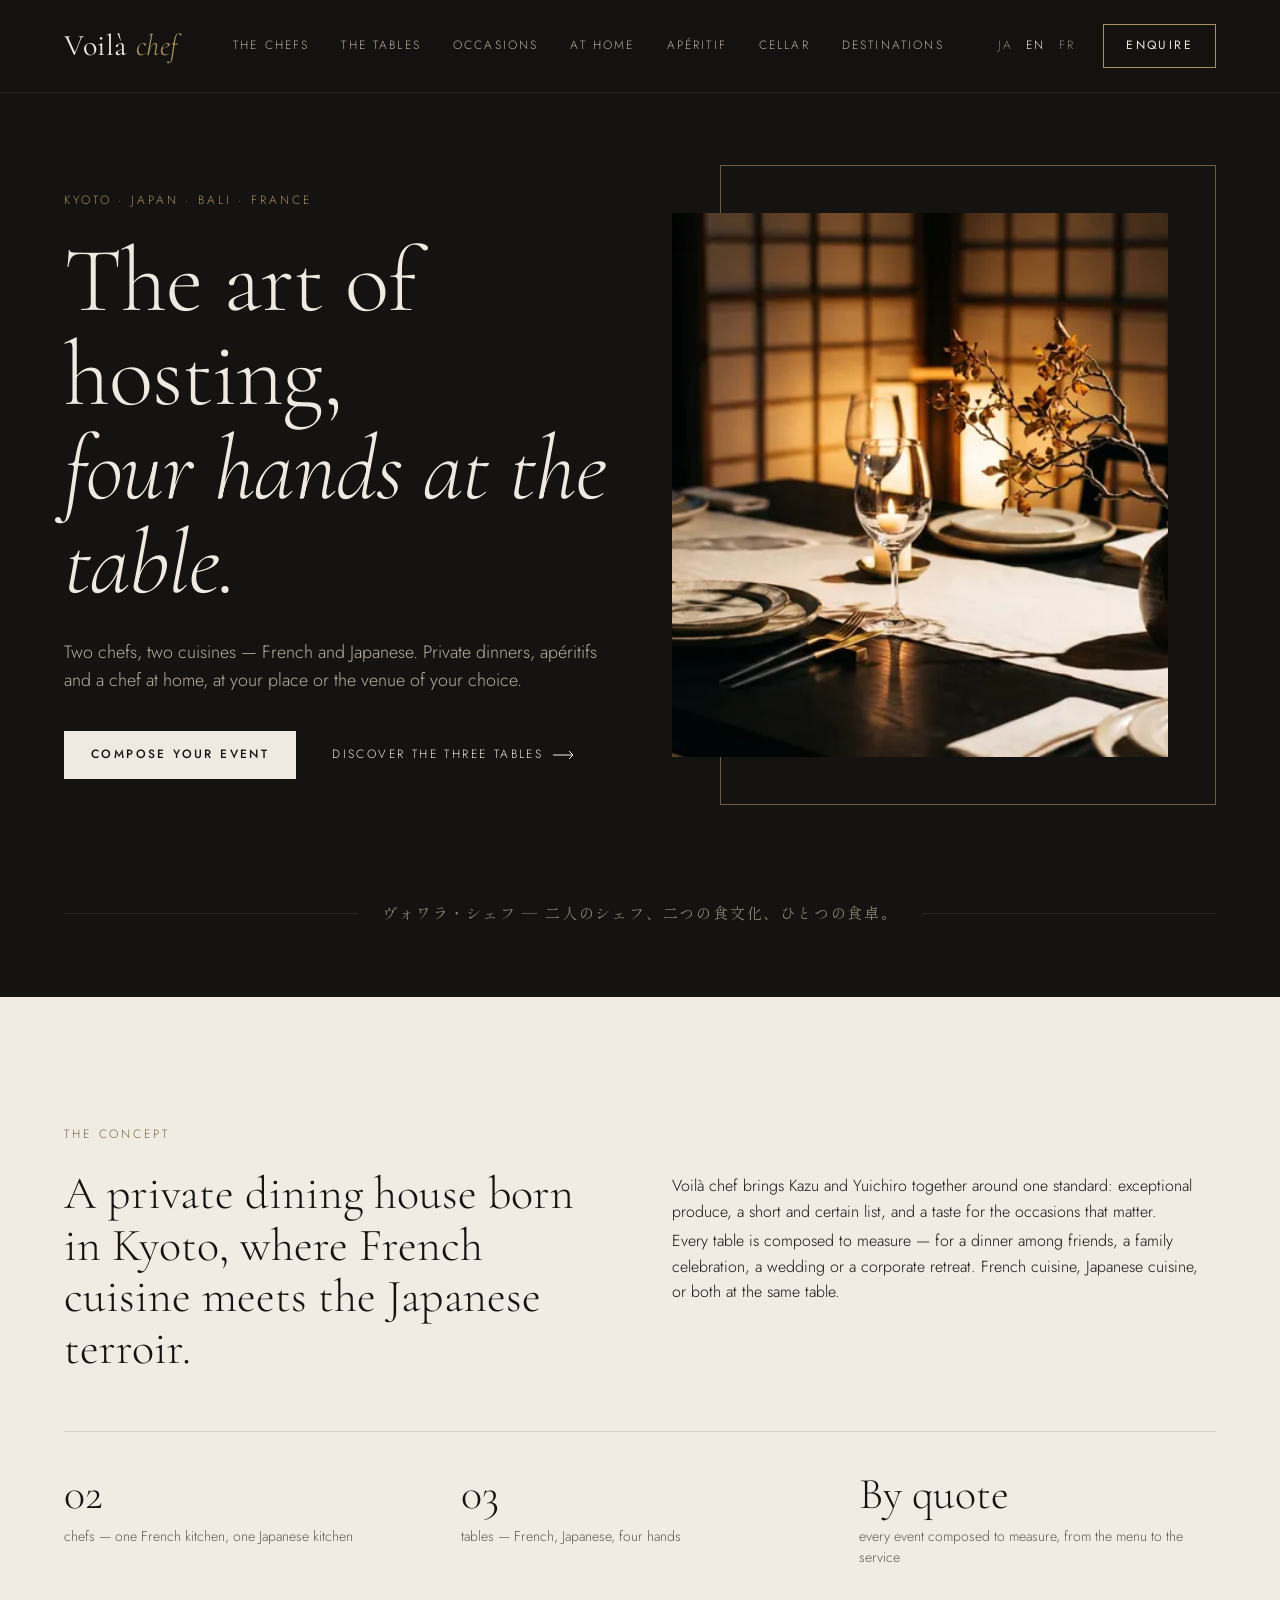
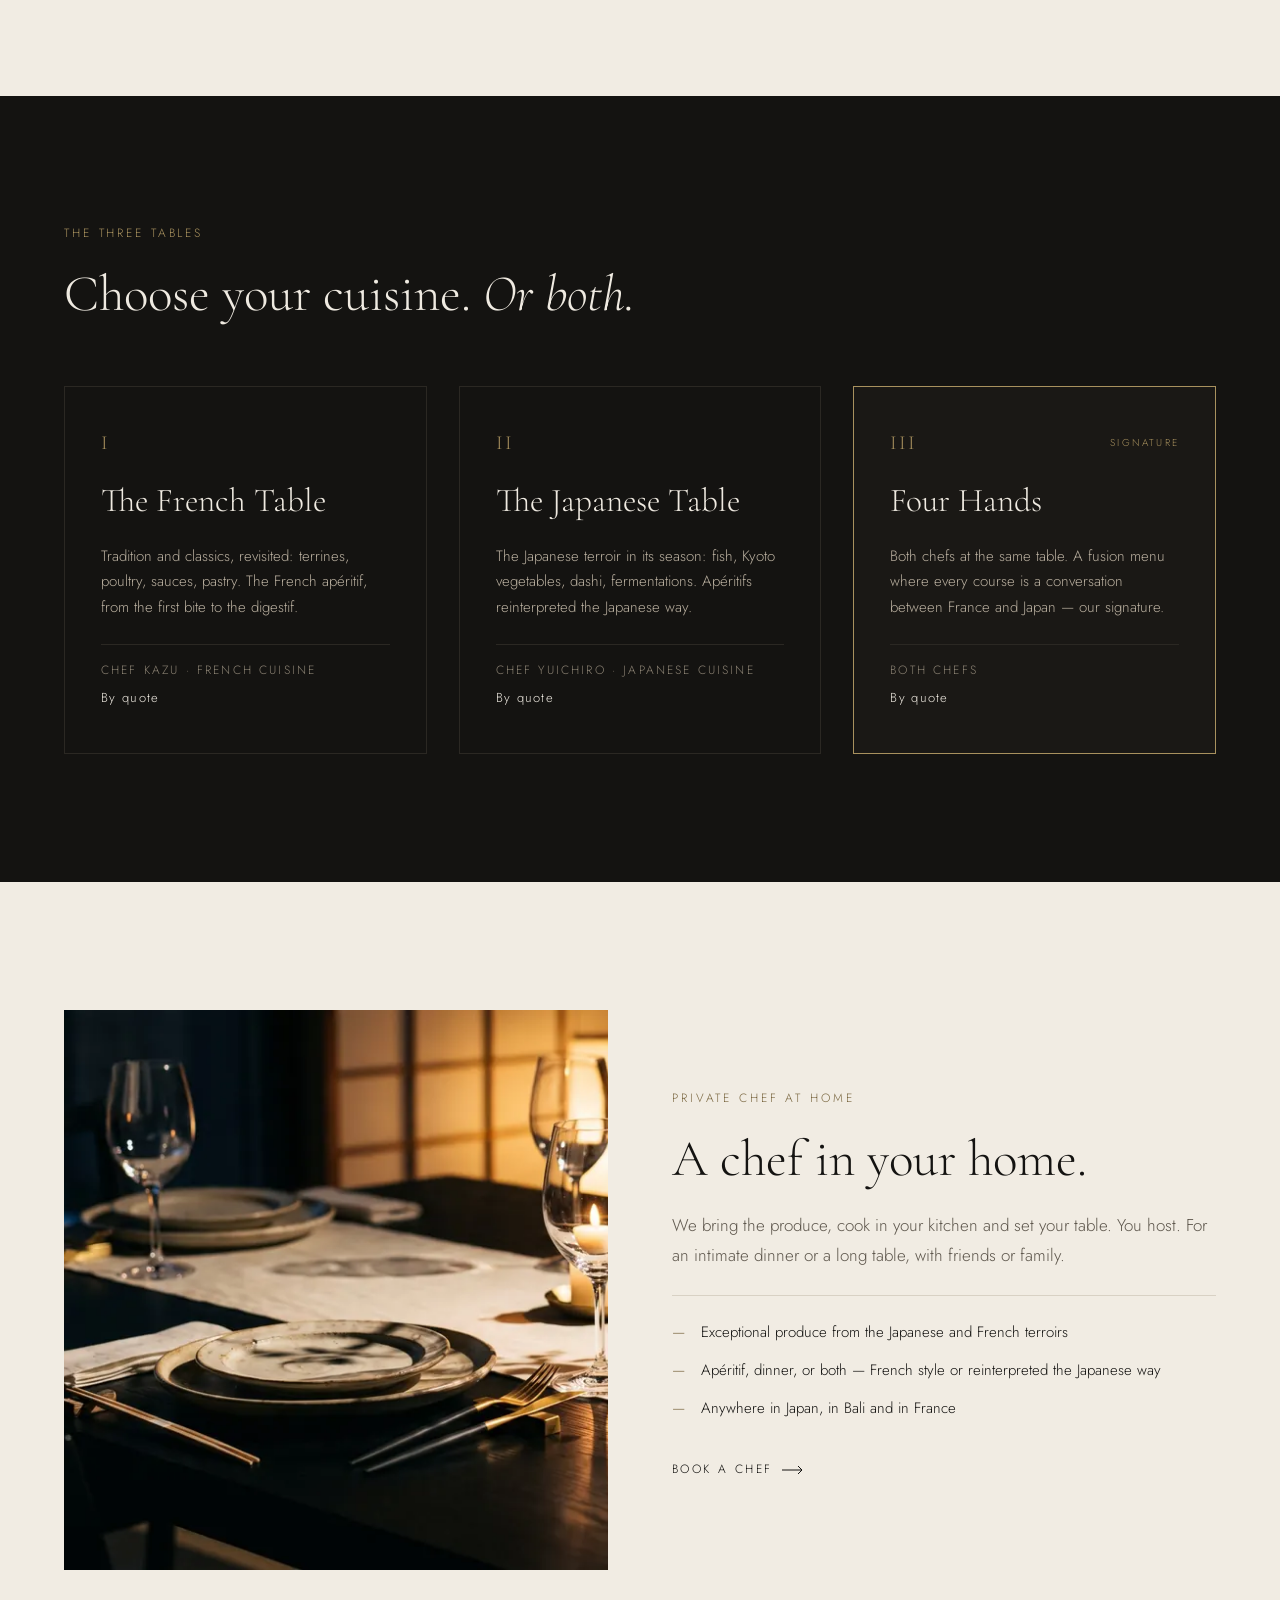
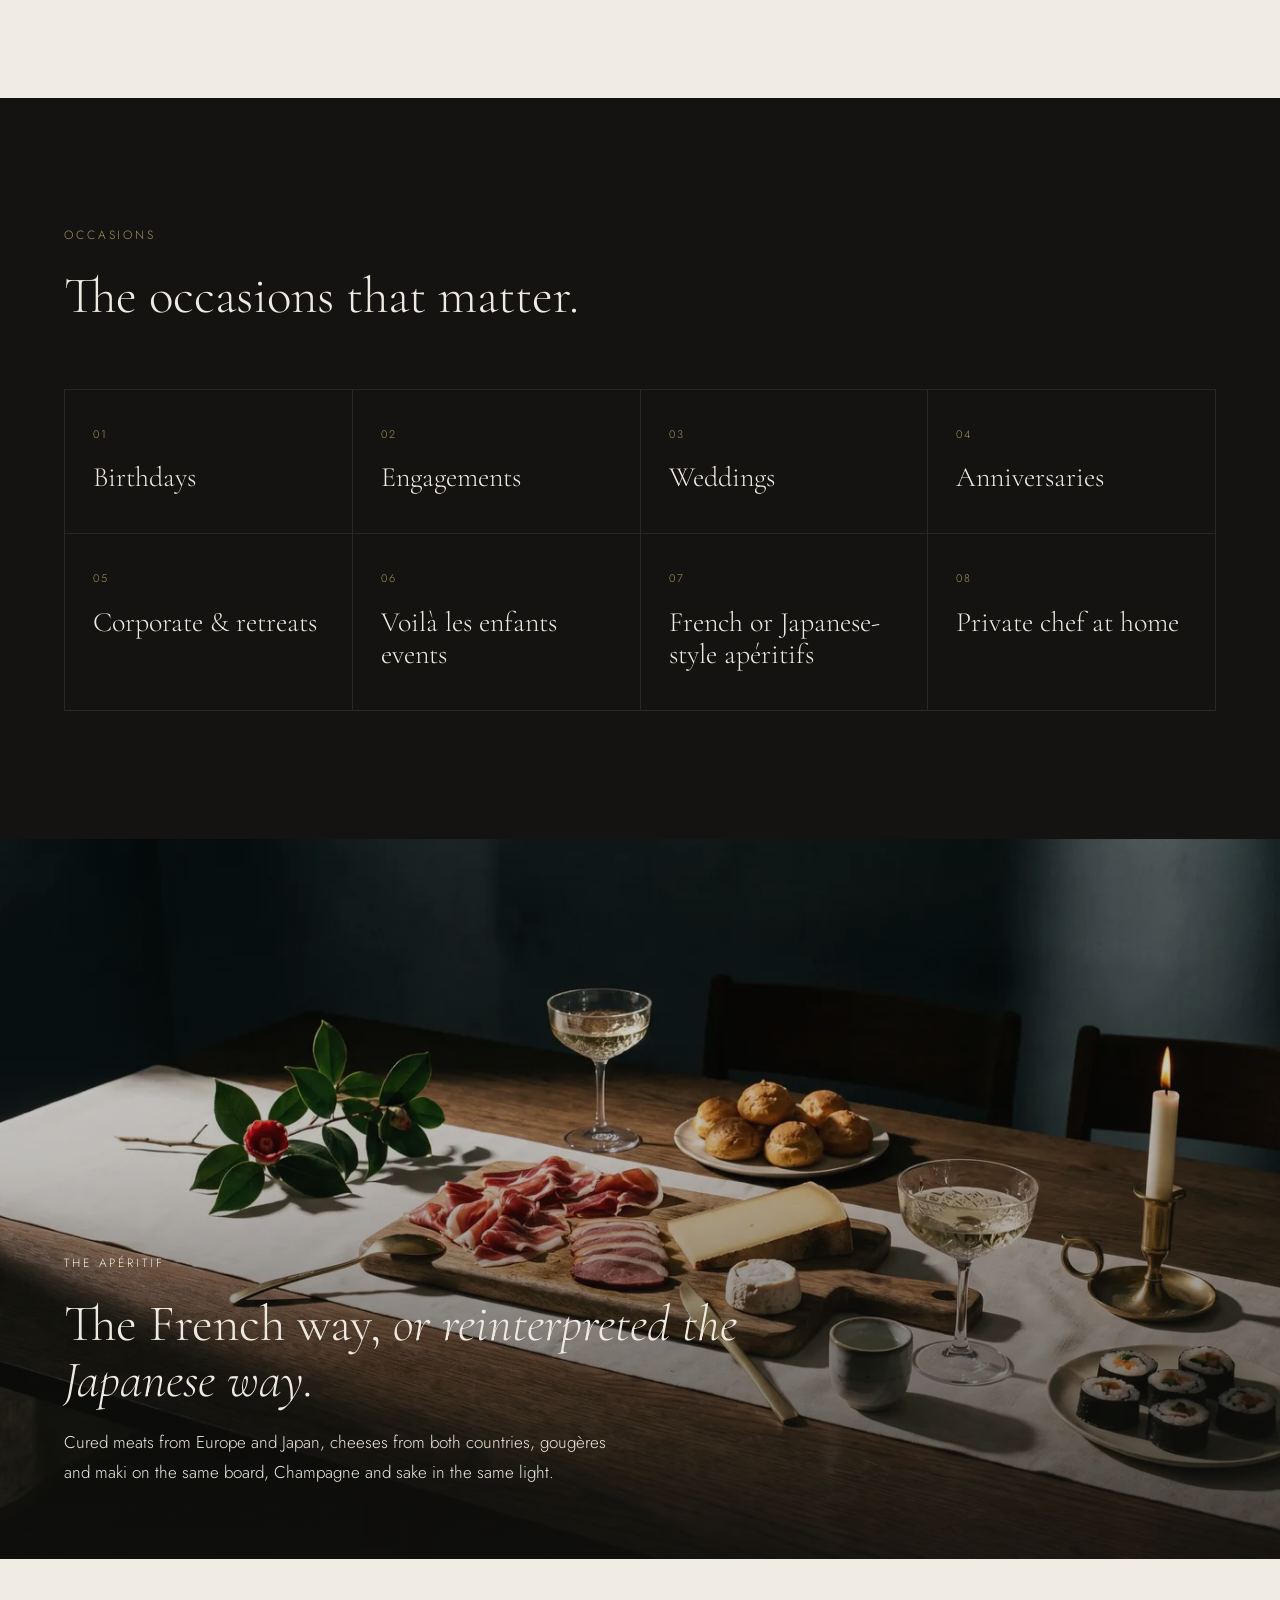
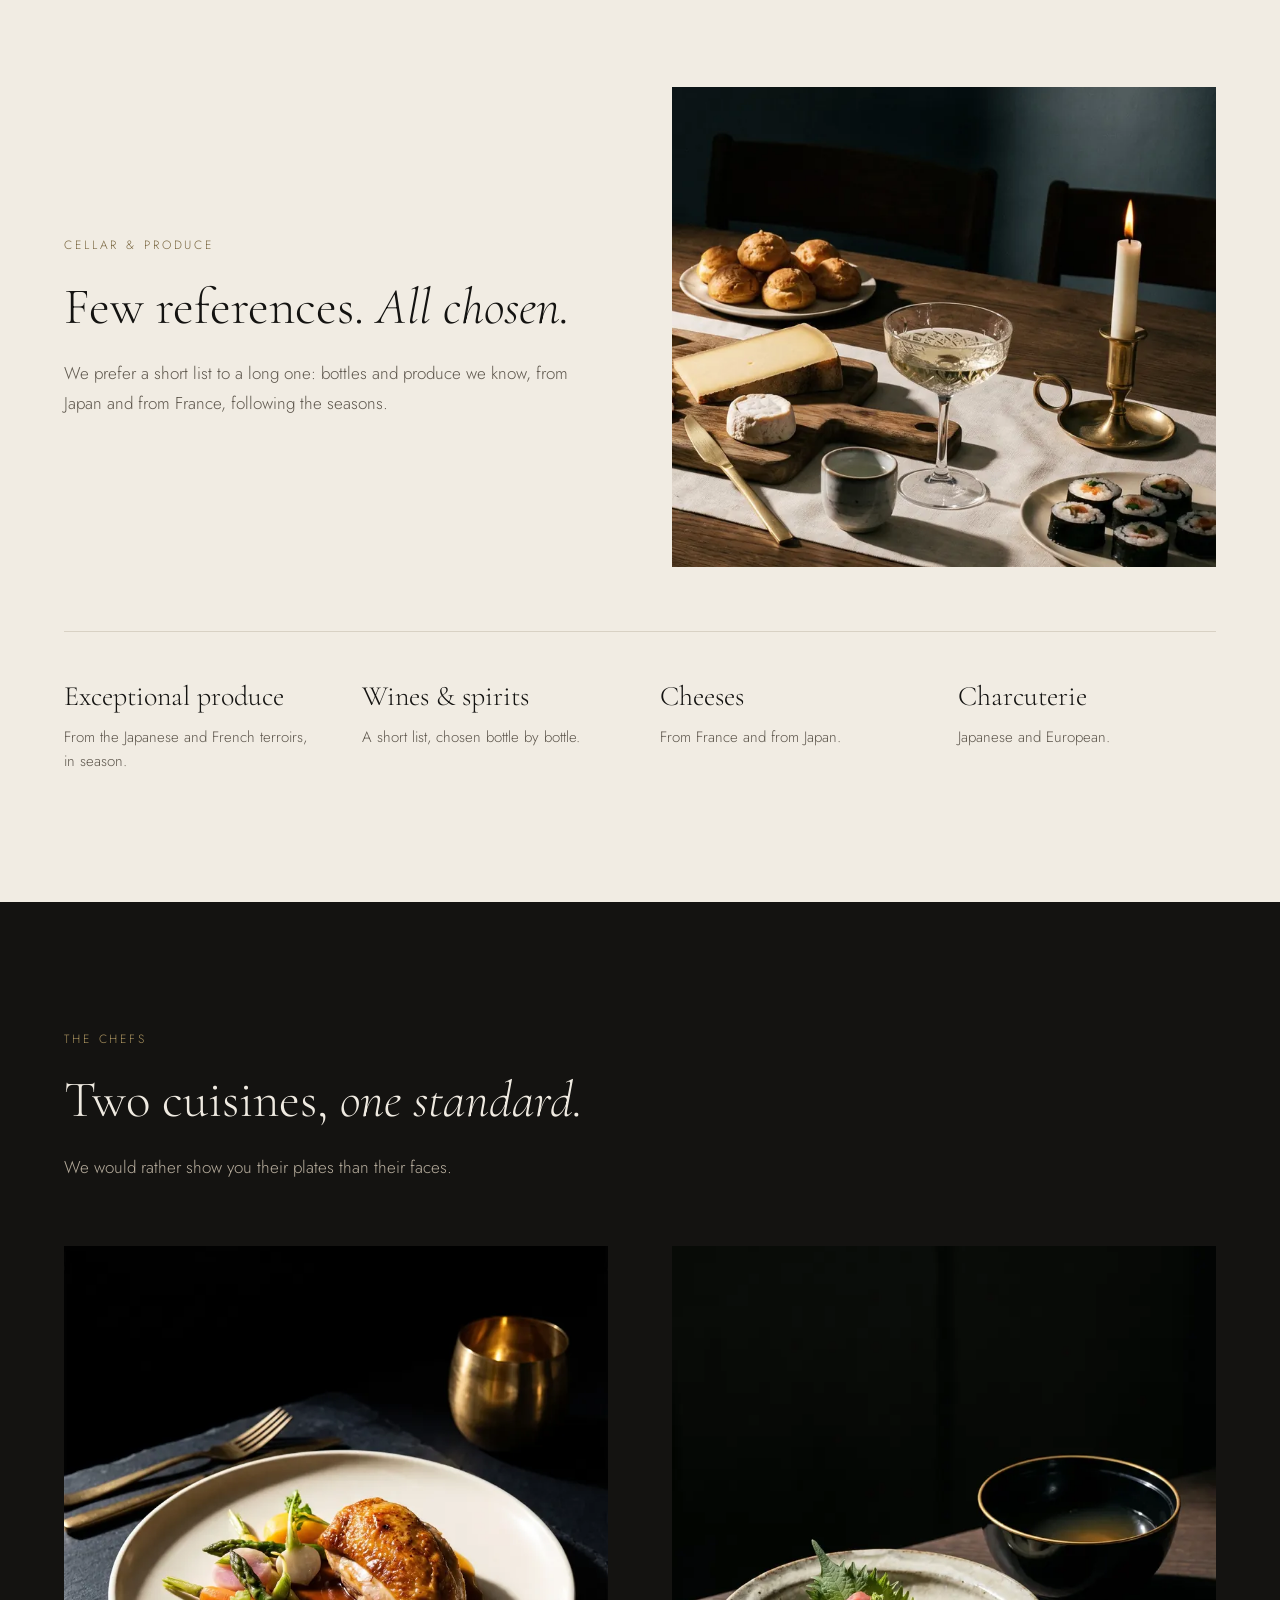
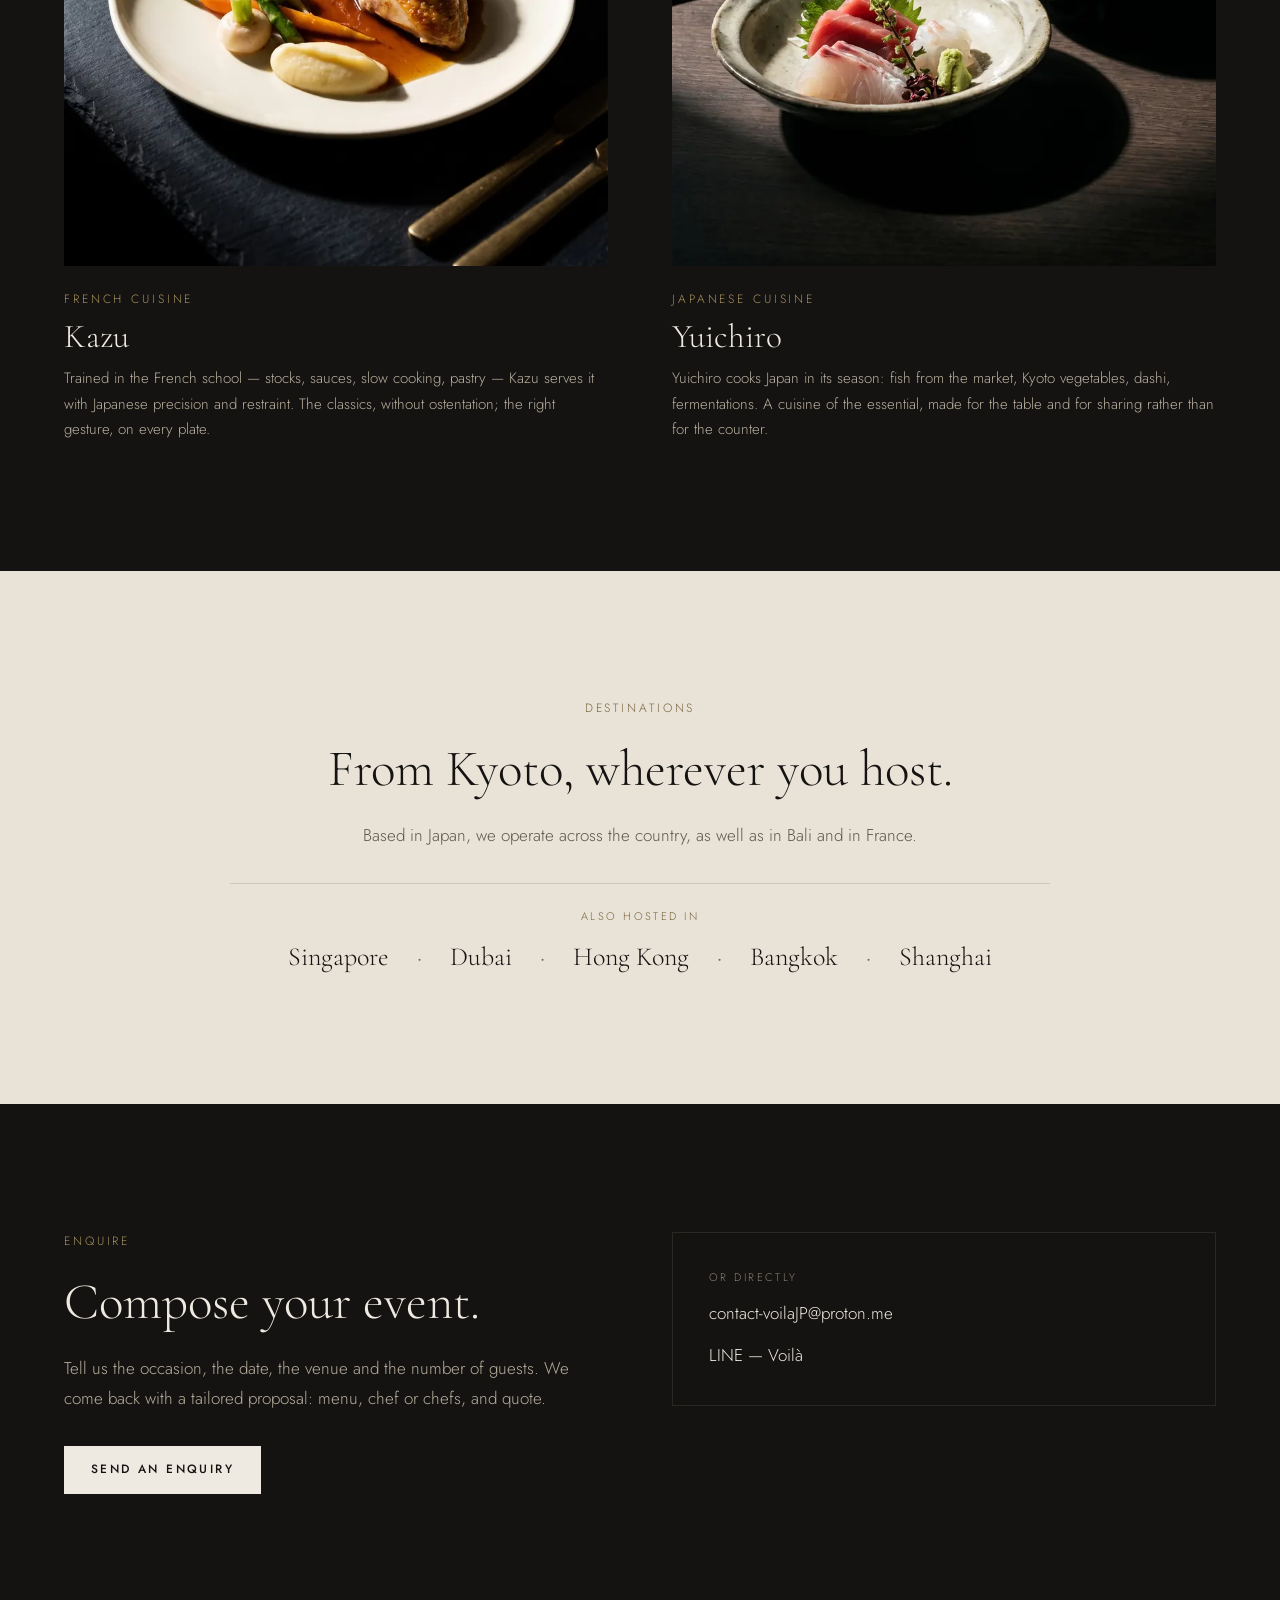
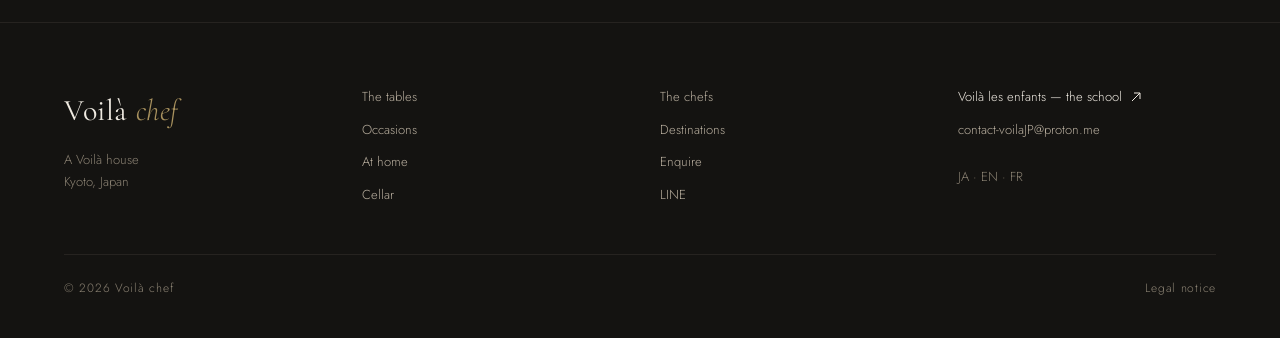
==== en/index.html @ cb029781 "feat: site Voilà chef v1 (JA/EN/FR)" ====
<!doctype html>
<html lang="en">
<head>
<meta charset="utf-8">
<meta name="viewport" content="width=device-width, initial-scale=1">
<title>Voilà chef — Private chefs in Kyoto · French, Japanese and four-hands dining</title>
<meta name="description" content="Two chefs, two cuisines. Private dinners, apéritifs and chef-at-home for your occasions: birthdays, engagements, weddings, corporate events. Kyoto, Japan, Bali, France.">
<link rel="canonical" href="https://voila-chef.vercel.app/en"><link rel="alternate" hreflang="ja" href="https://voila-chef.vercel.app/ja"><link rel="alternate" hreflang="en" href="https://voila-chef.vercel.app/en"><link rel="alternate" hreflang="fr" href="https://voila-chef.vercel.app/fr"><link rel="alternate" hreflang="x-default" href="https://voila-chef.vercel.app/ja">
<meta property="og:type" content="website">
<meta property="og:site_name" content="Voilà chef">
<meta property="og:title" content="Voilà chef — Private chefs in Kyoto · French, Japanese and four-hands dining">
<meta property="og:description" content="Two chefs, two cuisines. Private dinners, apéritifs and chef-at-home for your occasions: birthdays, engagements, weddings, corporate events. Kyoto, Japan, Bali, France.">
<meta property="og:url" content="https://voila-chef.vercel.app/en">
<meta property="og:image" content="https://voila-chef.vercel.app/assets/img/hero-1400.jpg">
<meta property="og:locale" content="en_US">
<meta name="twitter:card" content="summary_large_image">
<meta name="theme-color" content="#141311">
<link rel="icon" href="/favicon.svg" type="image/svg+xml">
<link rel="preconnect" href="https://fonts.googleapis.com">
<link rel="preconnect" href="https://fonts.gstatic.com" crossorigin>
<link rel="stylesheet" href="https://fonts.googleapis.com/css2?family=Cormorant+Garamond:ital,wght@0,300;0,400;0,500;1,300;1,400&family=Jost:wght@300;400;500&family=Shippori+Mincho:wght@400;500&family=Zen+Kaku+Gothic+New:wght@300;400;500&display=swap">
<link rel="stylesheet" href="/assets/css/style.css?v=202610081320"><link rel="preload" as="image" href="/assets/img/hero-1400.webp" imagesrcset="/assets/img/hero-800.webp 800w, /assets/img/hero-1400.webp 1400w, /assets/img/hero-2000.webp 2000w" imagesizes="(max-width: 760px) 100vw, 50vw"><script type="application/ld+json">
{"@context": "https://schema.org", "@type": ["FoodEstablishment", "LocalBusiness"], "address": {"@type": "PostalAddress", "addressCountry": "JP", "addressLocality": "Kyoto", "addressRegion": "Kyoto"}, "alternateName": "\u30f4\u30a9\u30ef\u30e9\u30fb\u30b7\u30a7\u30d5", "areaServed": [{"@type": "Country", "name": "Japan"}, {"@type": "Place", "name": "Bali"}, {"@type": "Country", "name": "France"}], "description": "Two chefs, two cuisines. Private dinners, ap\u00e9ritifs and chef-at-home for your occasions: birthdays, engagements, weddings, corporate events. Kyoto, Japan, Bali, France.", "email": "contact-voilaJP@proton.me", "image": "https://voila-chef.vercel.app/assets/img/hero-1400.jpg", "inLanguage": "en", "makesOffer": [{"@type": "Offer", "itemOffered": {"@type": "Service", "description": "Tradition and classics, revisited: terrines, poultry, sauces, pastry. The French ap\u00e9ritif, from the first bite to the digestif.", "name": "The French Table"}}, {"@type": "Offer", "itemOffered": {"@type": "Service", "description": "The Japanese terroir in its season: fish, Kyoto vegetables, dashi, fermentations. Ap\u00e9ritifs reinterpreted the Japanese way.", "name": "The Japanese Table"}}, {"@type": "Offer", "itemOffered": {"@type": "Service", "description": "Both chefs at the same table. A fusion menu where every course is a conversation between France and Japan \u2014 our signature.", "name": "Four Hands"}}], "name": "Voil\u00e0 chef", "parentOrganization": {"@type": "Organization", "name": "Voil\u00e0 les enfants", "url": "https://voila-les-enfants.vercel.app"}, "priceRange": "$$$$", "servesCuisine": ["French", "Japanese"], "url": "https://voila-chef.vercel.app/en"}
</script>
</head>
<body class="lang-en">
<a class="skip" href="#main">Skip to content</a>

<header class="nav" id="top">
  <div class="wrap nav__in">
    <a class="brand" href="/en">Voilà <em>chef</em></a>
    <nav class="nav__menu" id="menu" aria-label="Menu">
      <a href="/en#chefs">The chefs</a>
      <a href="/en#tables">The tables</a>
      <a href="/en#occasions">Occasions</a>
      <a href="/en#domicile">At home</a>
      <a href="/en#aperitif">Apéritif</a>
      <a href="/en#cave">Cellar</a>
      <a href="/en#destinations">Destinations</a>
      <a class="nav__menu-cta" href="/en/request">Enquire</a>
      <div class="nav__langs nav__langs--menu">        <a href="/ja" hreflang="ja">JA</a>        <a href="/en" hreflang="en" aria-current="true">EN</a>        <a href="/fr" hreflang="fr">FR</a>      </div>
    </nav>
    <div class="nav__right">
      <div class="nav__langs">        <a href="/ja" hreflang="ja">JA</a>        <a href="/en" hreflang="en" aria-current="true">EN</a>        <a href="/fr" hreflang="fr">FR</a>      </div>
      <a class="btn btn--line" href="/en/request">Enquire</a>
      <button class="burger" type="button" aria-controls="menu" aria-expanded="false" aria-label="Open menu" data-open="Open menu" data-close="Close menu">
        <span></span><span></span>
      </button>
    </div>
  </div>
</header>

<main id="main">
<section class="hero">
  <div class="wrap hero__grid">
    <div class="hero__text">
      <p class="kicker kicker--accent">Kyoto · Japan · Bali · France</p>
      <h1 class="h1">The art of hosting,<br><em>four hands at the table.</em></h1>
      <p class="lead">Two chefs, two cuisines — French and Japanese. Private dinners, apéritifs and a chef at home, at your place or the venue of your choice.</p>
      <div class="hero__actions">
        <a class="btn btn--solid" href="/en/request">Compose your event</a>
        <a class="link-arrow" href="#tables">Discover the three tables
          <svg width="22" height="10" viewBox="0 0 22 10" fill="none" stroke="currentColor" stroke-width="1" aria-hidden="true"><path d="M0 5h20M16 1l4 4-4 4"/></svg></a>
      </div>
    </div>
    <div class="hero__media">
      <div class="hero__frame" aria-hidden="true"></div>
      <picture><source type="image/webp" srcset="/assets/img/hero-800.webp 800w, /assets/img/hero-1400.webp 1400w, /assets/img/hero-2000.webp 2000w" sizes="(max-width: 760px) 100vw, 50vw"><img src="/assets/img/hero-1400.jpg" srcset="/assets/img/hero-800.jpg 800w, /assets/img/hero-1400.jpg 1400w, /assets/img/hero-2000.jpg 2000w" sizes="(max-width: 760px) 100vw, 50vw" alt="Candlelit dinner table set in a traditional Kyoto house" fetchpriority="high" decoding="async"></picture>
    </div>
  </div>
</section>

<div class="wrap rule-line">
  <span class="rule"></span>
  <p class="jp">ヴォワラ・シェフ — 二人のシェフ、二つの食文化、ひとつの食卓。</p>
  <span class="rule"></span>
</div>

<section class="section section--ivory" id="concept">
  <div class="wrap">
    <div class="g2 g2--start">
      <div>
        <p class="kicker kicker--dark">The concept</p>
        <h2 class="h2">A private dining house born in Kyoto, where French cuisine meets the Japanese terroir.</h2>
      </div>
      <div class="concept__text">
        <p>Voilà chef brings Kazu and Yuichiro together around one standard: exceptional produce, a short and certain list, and a taste for the occasions that matter.</p>
        <p>Every table is composed to measure — for a dinner among friends, a family celebration, a wedding or a corporate retreat. French cuisine, Japanese cuisine, or both at the same table.</p>
      </div>
    </div>
    <div class="stats">      <div class="stat"><div class="stat__n">02</div><div class="stat__t">chefs — one French kitchen, one Japanese kitchen</div></div>      <div class="stat"><div class="stat__n">03</div><div class="stat__t">tables — French, Japanese, four hands</div></div>      <div class="stat"><div class="stat__n">By quote</div><div class="stat__t">every event composed to measure, from the menu to the service</div></div>    </div>
  </div>
</section>

<section class="section" id="tables">
  <div class="wrap">
    <div class="section__head">
      <p class="kicker kicker--accent">The three tables</p>
      <h2 class="h2 h2--xl">Choose your cuisine. <em>Or both.</em></h2>
    </div>
    <div class="g3">      <article class="card">
        <div class="card__top"><span class="num">I</span></div>
        <h3 class="h3">The French Table</h3>
        <p class="card__text">Tradition and classics, revisited: terrines, poultry, sauces, pastry. The French apéritif, from the first bite to the digestif.</p>
        <div class="card__foot">
          <span class="label">Chef Kazu · French cuisine</span>
          <span class="price">By quote</span>
        </div>
      </article>      <article class="card">
        <div class="card__top"><span class="num">II</span></div>
        <h3 class="h3">The Japanese Table</h3>
        <p class="card__text">The Japanese terroir in its season: fish, Kyoto vegetables, dashi, fermentations. Apéritifs reinterpreted the Japanese way.</p>
        <div class="card__foot">
          <span class="label">Chef Yuichiro · Japanese cuisine</span>
          <span class="price">By quote</span>
        </div>
      </article>      <article class="card card--signature">
        <div class="card__top"><span class="num">III</span><span class="tag">Signature</span></div>
        <h3 class="h3">Four Hands</h3>
        <p class="card__text">Both chefs at the same table. A fusion menu where every course is a conversation between France and Japan — our signature.</p>
        <div class="card__foot">
          <span class="label">Both chefs</span>
          <span class="price">By quote</span>
        </div>
      </article>    </div>
  </div>
</section>

<section class="section section--ivory" id="domicile">
  <div class="wrap g2 g2--center">
    <picture><source type="image/webp" srcset="/assets/img/domicile-800.webp 800w, /assets/img/domicile-1400.webp 1400w, /assets/img/domicile-2000.webp 2000w" sizes="(max-width: 760px) 100vw, 50vw"><img class="img img--tall" src="/assets/img/domicile-1400.jpg" srcset="/assets/img/domicile-800.jpg 800w, /assets/img/domicile-1400.jpg 1400w, /assets/img/domicile-2000.jpg 2000w" sizes="(max-width: 760px) 100vw, 50vw" alt="Plate, candle and glass on a table set at home" loading="lazy" decoding="async"></picture>
    <div>
      <p class="kicker kicker--dark">Private chef at home</p>
      <h2 class="h2 h2--xl">A chef in your home.</h2>
      <p class="body">We bring the produce, cook in your kitchen and set your table. You host. For an intimate dinner or a long table, with friends or family.</p>
      <ul class="dashlist">        <li><span>—</span>Exceptional produce from the Japanese and French terroirs</li>        <li><span>—</span>Apéritif, dinner, or both — French style or reinterpreted the Japanese way</li>        <li><span>—</span>Anywhere in Japan, in Bali and in France</li>      </ul>
      <a class="link-arrow link-arrow--dark" href="/en/request">Book a chef
        <svg width="22" height="10" viewBox="0 0 22 10" fill="none" stroke="currentColor" stroke-width="1" aria-hidden="true"><path d="M0 5h20M16 1l4 4-4 4"/></svg></a>
    </div>
  </div>
</section>

<section class="section" id="occasions">
  <div class="wrap">
    <div class="section__head">
      <p class="kicker kicker--accent">Occasions</p>
      <h2 class="h2 h2--xl">The occasions that matter.</h2>
    </div>
    <ul class="occasions">      <li><span class="num num--sm">01</span><span class="occasions__name">Birthdays</span></li>      <li><span class="num num--sm">02</span><span class="occasions__name">Engagements</span></li>      <li><span class="num num--sm">03</span><span class="occasions__name">Weddings</span></li>      <li><span class="num num--sm">04</span><span class="occasions__name">Anniversaries</span></li>      <li><span class="num num--sm">05</span><span class="occasions__name">Corporate &amp; retreats</span></li>      <li><span class="num num--sm">06</span><span class="occasions__name">Voilà les enfants events</span></li>      <li><span class="num num--sm">07</span><span class="occasions__name">French or Japanese-style apéritifs</span></li>      <li><span class="num num--sm">08</span><span class="occasions__name">Private chef at home</span></li>    </ul>
  </div>
</section>

<section class="band" id="aperitif">
  <picture><source type="image/webp" srcset="/assets/img/apero-800.webp 800w, /assets/img/apero-1400.webp 1400w, /assets/img/apero-2000.webp 2000w" sizes="100vw"><img class="band__img" src="/assets/img/apero-1400.jpg" srcset="/assets/img/apero-800.jpg 800w, /assets/img/apero-1400.jpg 1400w, /assets/img/apero-2000.jpg 2000w" sizes="100vw" alt="Franco-Japanese apéritif board: cured meats, cheeses, gougères, maki, coupes of Champagne" loading="lazy" decoding="async"></picture>
  <div class="band__veil" aria-hidden="true"></div>
  <div class="wrap band__text">
    <p class="kicker">The apéritif</p>
    <h2 class="h2 h2--xl">The French way, <em>or reinterpreted the Japanese way.</em></h2>
    <p class="body body--light">Cured meats from Europe and Japan, cheeses from both countries, gougères and maki on the same board, Champagne and sake in the same light.</p>
  </div>
</section>

<section class="section section--ivory" id="cave">
  <div class="wrap">
    <div class="g2 g2--center">
      <div>
        <p class="kicker kicker--dark">Cellar &amp; produce</p>
        <h2 class="h2 h2--xl">Few references. <em>All chosen.</em></h2>
        <p class="body">We prefer a short list to a long one: bottles and produce we know, from Japan and from France, following the seasons.</p>
      </div>
      <picture><source type="image/webp" srcset="/assets/img/cave-800.webp 800w, /assets/img/cave-1400.webp 1400w, /assets/img/cave-2000.webp 2000w" sizes="(max-width: 760px) 100vw, 50vw"><img class="img img--mid" src="/assets/img/cave-1400.jpg" srcset="/assets/img/cave-800.jpg 800w, /assets/img/cave-1400.jpg 1400w, /assets/img/cave-2000.jpg 2000w" sizes="(max-width: 760px) 100vw, 50vw" alt="Comté, goat cheese, coupe of Champagne, cup of sake and a brass candle holder" loading="lazy" decoding="async"></picture>
    </div>
    <div class="g4 g4--rule">      <div><h3 class="h3 h3--sm">Exceptional produce</h3><p class="small">From the Japanese and French terroirs, in season.</p></div>      <div><h3 class="h3 h3--sm">Wines &amp; spirits</h3><p class="small">A short list, chosen bottle by bottle.</p></div>      <div><h3 class="h3 h3--sm">Cheeses</h3><p class="small">From France and from Japan.</p></div>      <div><h3 class="h3 h3--sm">Charcuterie</h3><p class="small">Japanese and European.</p></div>    </div>
  </div>
</section>

<section class="section" id="chefs">
  <div class="wrap">
    <div class="section__head">
      <p class="kicker kicker--accent">The chefs</p>
      <h2 class="h2 h2--xl">Two cuisines, <em>one standard.</em></h2>
      <p class="body body--muted">We would rather show you their plates than their faces.</p>
    </div>
    <div class="g2">      <article class="chef">
        <picture><source type="image/webp" srcset="/assets/img/chef-kazu-800.webp 800w, /assets/img/chef-kazu-1400.webp 1400w, /assets/img/chef-kazu-2000.webp 2000w" sizes="(max-width: 760px) 100vw, 50vw"><img class="img img--portrait" src="/assets/img/chef-kazu-1400.jpg" srcset="/assets/img/chef-kazu-800.jpg 800w, /assets/img/chef-kazu-1400.jpg 1400w, /assets/img/chef-kazu-2000.jpg 2000w" sizes="(max-width: 760px) 100vw, 50vw" alt="Roast chicken supreme, jus, baby vegetables and purée — Kazu's cooking" loading="lazy" decoding="async"></picture>
        <p class="kicker kicker--accent">French cuisine</p>
        <h3 class="h3">Kazu</h3>
        <p class="card__text">Trained in the French school — stocks, sauces, slow cooking, pastry — Kazu serves it with Japanese precision and restraint. The classics, without ostentation; the right gesture, on every plate.</p>
      </article>      <article class="chef">
        <picture><source type="image/webp" srcset="/assets/img/chef-yuichiro-800.webp 800w, /assets/img/chef-yuichiro-1400.webp 1400w, /assets/img/chef-yuichiro-2000.webp 2000w" sizes="(max-width: 760px) 100vw, 50vw"><img class="img img--portrait" src="/assets/img/chef-yuichiro-1400.jpg" srcset="/assets/img/chef-yuichiro-800.jpg 800w, /assets/img/chef-yuichiro-1400.jpg 1400w, /assets/img/chef-yuichiro-2000.jpg 2000w" sizes="(max-width: 760px) 100vw, 50vw" alt="Seasonal sashimi on Kyoto ceramics with a bowl of dashi — Yuichiro's cooking" loading="lazy" decoding="async"></picture>
        <p class="kicker kicker--accent">Japanese cuisine</p>
        <h3 class="h3">Yuichiro</h3>
        <p class="card__text">Yuichiro cooks Japan in its season: fish from the market, Kyoto vegetables, dashi, fermentations. A cuisine of the essential, made for the table and for sharing rather than for the counter.</p>
      </article>    </div>
  </div>
</section>

<section class="section section--stone section--center" id="destinations">
  <div class="wrap">
    <p class="kicker kicker--dark">Destinations</p>
    <h2 class="h2 h2--xl">From Kyoto, wherever you host.</h2>
    <p class="body">Based in Japan, we operate across the country, as well as in Bali and in France.</p>
    <div class="cities">
      <p class="label label--dark">Also hosted in</p>
      <p class="cities__list"><span>Singapore</span><span class="dot">·</span><span>Dubai</span><span class="dot">·</span><span>Hong Kong</span><span class="dot">·</span><span>Bangkok</span><span class="dot">·</span><span>Shanghai</span></p>
    </div>
  </div>
</section>

<section class="section" id="demande">
  <div class="wrap g2 g2--start">
    <div>
      <p class="kicker kicker--accent">Enquire</p>
      <h2 class="h2 h2--xl">Compose your event.</h2>
      <p class="body body--muted">Tell us the occasion, the date, the venue and the number of guests. We come back with a tailored proposal: menu, chef or chefs, and quote.</p>
      <a class="btn btn--solid" href="/en/request">Send an enquiry</a>
    </div>
    <div class="contact-box">
      <p class="label">Or directly</p>
      <a href="mailto:contact-voilaJP@proton.me">contact-voilaJP@proton.me</a>
      <a href="https://lin.ee/PXNYpdO" rel="noopener" target="_blank">LINE — Voilà</a>
    </div>
  </div>
</section>

</main>

<footer class="footer">
  <div class="wrap">
    <div class="footer__grid">
      <div>
        <div class="brand brand--footer">Voilà <em>chef</em></div>
        <p class="footer__muted">A Voilà house<br>Kyoto, Japan</p>
      </div>
      <nav class="footer__links" aria-label="Footer">
        <a href="/en#tables">The tables</a>
        <a href="/en#occasions">Occasions</a>
        <a href="/en#domicile">At home</a>
        <a href="/en#cave">Cellar</a>
      </nav>
      <nav class="footer__links" aria-label="Footer 2">
        <a href="/en#chefs">The chefs</a>
        <a href="/en#destinations">Destinations</a>
        <a href="/en/request">Enquire</a>
        <a href="https://lin.ee/PXNYpdO" rel="noopener" target="_blank">LINE</a>
      </nav>
      <div class="footer__links">
        <a class="footer__ext" href="https://voila-les-enfants.vercel.app" rel="noopener" target="_blank">Voilà les enfants — the school
          <svg width="12" height="12" viewBox="0 0 12 12" fill="none" stroke="currentColor" stroke-width="1" aria-hidden="true"><path d="M2 10L10 2M4 2h6v6"/></svg></a>
        <a href="mailto:contact-voilaJP@proton.me">contact-voilaJP@proton.me</a>
        <span class="footer__muted">JA · EN · FR</span>
      </div>
    </div>
    <div class="footer__bottom">
      <span>© 2026 Voilà chef</span>
      <a href="/en/legal">Legal notice</a>
    </div>
  </div>
</footer>

<script src="/assets/js/main.js?v=202610081320" defer></script>
</body>
</html>
---- assets/css/style.css ----
/* Voilà chef — design system
   Ink / ivory / stone, one brass accent. Cormorant Garamond + Jost; Shippori Mincho + Zen Kaku Gothic New for Japanese. */

:root {
  --ink: #141311;
  --ink-2: #1A1815;
  --ink-3: #221F1B;
  --line: #262320;
  --line-2: #2B2823;
  --line-3: #3A352E;
  --ivory: #EFEAE1;
  --ivory-bg: #F1ECE3;
  --stone: #E8E2D7;
  --sand: #B8AE9E;
  --mute: #8B8273;
  --mute-2: #6F675C;
  --graphite: #5E574D;
  --rule-light: #D8D1C4;
  --rule-light-2: #CFC7B9;
  --brass: #A8915E;
  --brass-dark: #7A6740;
  --serif: 'Cormorant Garamond', 'Shippori Mincho', Georgia, 'Yu Mincho', serif;
  --sans: Jost, 'Zen Kaku Gothic New', system-ui, -apple-system, 'Hiragino Sans', sans-serif;
  --jp-serif: 'Shippori Mincho', 'Cormorant Garamond', 'Yu Mincho', serif;
  --wrap: 1312px;
  --gutter: 20px;
}
@media (min-width: 761px) { :root { --gutter: 64px; } }

*, *::before, *::after { box-sizing: border-box; }
html { scroll-behavior: smooth; -webkit-text-size-adjust: 100%; }
body {
  margin: 0; background: var(--ink); color: var(--ivory);
  font-family: var(--sans); font-weight: 300; font-size: 16px; line-height: 1.6;
  -webkit-font-smoothing: antialiased;
}
.lang-ja body, body.lang-ja { font-weight: 300; letter-spacing: 0.02em; }
img { display: block; max-width: 100%; }
a { color: inherit; text-decoration: none; transition: color .2s, opacity .2s; }
a:hover { color: var(--brass); }
p { margin: 0; }
h1, h2, h3 { margin: 0; font-weight: 300; }
button { font: inherit; }
.skip { position: absolute; left: -999px; top: 0; background: var(--ivory); color: var(--ink); padding: 8px 16px; z-index: 100; }
.skip:focus { left: 16px; top: 16px; }
.wrap { width: 100%; max-width: var(--wrap); margin: 0 auto; padding: 0 var(--gutter); }

/* Type */
.serif, .h1, .h2, .h3, .brand, .num, .stat__n, .cities__list, .occasions__name { font-family: var(--serif); }
.h1 { font-size: clamp(50px, 7.2vw, 92px); line-height: 1.02; letter-spacing: -0.01em; }
.h1--page { font-size: clamp(44px, 5.6vw, 76px); line-height: 1.04; }
.h2 { font-size: clamp(32px, 3.6vw, 50px); line-height: 1.12; }
.h2--xl { font-size: clamp(38px, 4vw, 56px); line-height: 1.08; }
.h3 { font-size: clamp(28px, 2.6vw, 36px); line-height: 1.1; }
.h3--sm { font-size: 28px; line-height: 1.15; }
.h1 em, .h2 em, .h3 em { font-style: italic; font-weight: 300; }
.lang-ja .h1, .lang-ja .h2, .lang-ja .h3, .lang-ja .h1--page { letter-spacing: 0.01em; line-height: 1.22; font-weight: 400; }
.lang-ja .h1 { font-size: clamp(34px, 4.6vw, 58px); }
.lang-ja .h1--page { font-size: clamp(34px, 4.4vw, 56px); }
.lang-ja .h2, .lang-ja .h2--xl { font-size: clamp(28px, 3vw, 42px); }
.lang-ja .h3 { font-size: clamp(24px, 2.2vw, 30px); }
.lang-ja .h1 em, .lang-ja .h2 em, .lang-ja .h3 em { font-style: normal; color: var(--brass); }
.kicker { font-size: 12px; letter-spacing: 0.24em; text-transform: uppercase; margin-bottom: 24px; }
.kicker--accent { color: var(--brass); }
.kicker--dark { color: var(--brass-dark); }
.label { font-size: 12px; letter-spacing: 0.18em; text-transform: uppercase; color: var(--mute); }
.label--dark { color: var(--brass-dark); }
.lead { font-size: clamp(16px, 1.4vw, 19px); line-height: 1.6; color: var(--sand); max-width: 560px; margin-top: 28px; }
.body { font-size: 17px; line-height: 1.75; color: var(--graphite); margin-top: 24px; }
.body--muted { color: var(--sand); }
.body--light { color: var(--ivory); }
.small { font-size: 15px; line-height: 1.65; color: var(--graphite); margin-top: 12px; }
.small--muted { color: var(--mute); font-size: 13px; }
.num { font-size: 20px; letter-spacing: 0.1em; color: var(--brass); }
.num--sm { font-family: var(--sans); font-size: 11px; letter-spacing: 0.2em; }
.jp { font-family: var(--jp-serif); font-size: 14px; letter-spacing: 0.12em; color: var(--mute); text-align: center; }

/* Buttons */
.btn { display: inline-flex; align-items: center; justify-content: center; height: 48px; padding: 0 26px;
  font-size: 12px; letter-spacing: 0.2em; text-transform: uppercase; font-weight: 500; border: 1px solid transparent; cursor: pointer; }
.btn--solid { background: var(--ivory); color: var(--ink); }
.btn--solid:hover { background: #fff; color: var(--ink); }
.btn--line { height: 44px; padding: 0 22px; border-color: var(--brass); color: var(--ivory); font-weight: 400; }
.btn--line:hover { background: rgba(168,145,94,.12); color: var(--ivory); }
.btn--lg { height: 56px; padding: 0 40px; }
.lang-ja .btn { letter-spacing: 0.14em; font-size: 13px; }
.link-arrow { display: inline-flex; align-items: center; gap: 10px; font-size: 12px; letter-spacing: 0.2em; text-transform: uppercase; color: var(--ivory); min-height: 44px; }
.link-arrow--dark { color: var(--ink); margin-top: 28px; }
.link-arrow svg { transition: transform .2s; }
.link-arrow:hover svg { transform: translateX(4px); }

/* Nav */
.nav { position: sticky; top: 0; z-index: 50; background: rgba(20,19,17,.92); backdrop-filter: blur(10px); border-bottom: 1px solid var(--line); }
.nav__in { display: flex; align-items: center; justify-content: space-between; height: 68px; }
.brand { font-size: 24px; font-weight: 400; letter-spacing: 0.02em; color: var(--ivory); white-space: nowrap; }
.brand em { font-style: italic; font-weight: 300; color: var(--brass); }
.brand:hover { color: var(--ivory); }
.brand--footer { font-size: 30px; }
.nav__menu { display: none; }
.nav__right { display: flex; align-items: center; gap: 18px; }
.nav__langs { display: none; gap: 14px; font-size: 12px; letter-spacing: 0.16em; color: var(--mute); }
.nav__langs a { color: var(--mute); }
.nav__langs a[aria-current="true"] { color: var(--ivory); }
.nav__right .btn--line { display: none; }
.burger { width: 44px; height: 44px; display: inline-flex; flex-direction: column; align-items: center; justify-content: center; gap: 8px; background: none; border: 0; cursor: pointer; padding: 0; }
.burger span { display: block; width: 22px; height: 1px; background: var(--ivory); transition: transform .25s, opacity .25s; }
.burger[aria-expanded="true"] span:first-child { transform: translateY(4.5px) rotate(45deg); }
.burger[aria-expanded="true"] span:last-child { transform: translateY(-4.5px) rotate(-45deg); }
.nav.is-open .nav__menu { display: flex; flex-direction: column; position: absolute; left: 0; right: 0; top: 68px; background: var(--ink); border-bottom: 1px solid var(--line); padding: 16px var(--gutter) 28px; gap: 2px; }
.nav.is-open .nav__menu > a { padding: 14px 0; font-size: 13px; letter-spacing: 0.18em; text-transform: uppercase; color: var(--sand); border-bottom: 1px solid var(--line); }
.nav.is-open .nav__menu > a.nav__menu-cta { color: var(--brass); border-bottom: 0; }
.nav__langs--menu { display: flex; gap: 20px; padding-top: 20px; font-size: 12px; letter-spacing: 0.16em; }
.nav__langs--menu a { color: var(--mute); }
.nav__langs--menu a[aria-current="true"] { color: var(--ivory); }
@media (min-width: 1024px) {
  .nav__in { height: 92px; }
  .brand { font-size: 30px; }
  .nav__menu { display: flex; gap: 32px; font-size: 12px; letter-spacing: 0.18em; text-transform: uppercase; }
  .nav__menu > a { color: var(--sand); }
  .nav__menu > a:hover { color: var(--ivory); }
  .nav__langs { display: flex; }
  .nav__langs--menu, .nav__menu-cta { display: none; }
  .nav__right { gap: 28px; }
  .nav__right .btn--line { display: inline-flex; }
  .burger { display: none; }
}
.lang-ja .nav__menu > a, .lang-ja .nav.is-open .nav__menu > a { letter-spacing: 0.1em; text-transform: none; font-size: 13px; }

/* Hero */
.hero { padding: 48px 0 40px; }
.hero__grid { display: grid; grid-template-columns: 1fr; gap: 40px; align-items: center; }
.hero__actions { display: flex; flex-direction: column; gap: 16px; margin-top: 36px; }
.hero__media { position: relative; height: 380px; }
.hero__frame { position: absolute; inset: 0 0 0 20px; border: 1px solid var(--brass); opacity: .6; }
.hero__media picture, .hero__media img { position: absolute; inset: 16px 16px 16px 0; width: calc(100% - 16px); height: calc(100% - 32px); }
.hero__media img { object-fit: cover; }
@media (min-width: 761px) {
  .hero { padding: 72px 0 96px; min-height: 760px; display: flex; align-items: center; }
  .hero__grid { grid-template-columns: 1fr 1fr; gap: 64px; }
  .hero__actions { flex-direction: row; align-items: center; gap: 36px; flex-wrap: wrap; }
  .hero__media { height: 640px; }
  .hero__frame { inset: 0 0 0 48px; }
  .hero__media picture, .hero__media img { inset: 24px 24px 24px 0; width: calc(100% - 24px); height: calc(100% - 48px); }
}
.rule-line { display: flex; align-items: center; gap: 24px; padding-bottom: 56px; }
.rule { height: 1px; flex: 1 1 0; background: var(--line); }
@media (min-width: 761px) { .rule-line { padding-bottom: 72px; } .jp { font-size: 15px; } }

/* Sections */
.section { padding: 80px 0; }
.section--tight { padding: 0 0 96px; }
.section--ivory { background: var(--ivory-bg); color: var(--ink); }
.section--stone { background: var(--stone); color: var(--ink); }
.section--center { text-align: center; }
.section--center .body, .section--center .h2 { margin-left: auto; margin-right: auto; max-width: 820px; }
.section--center .body { max-width: 620px; }
.section__head { max-width: 760px; margin-bottom: 48px; }
@media (min-width: 761px) { .section { padding: 128px 0; } .section__head { margin-bottom: 64px; } }
.g2 { display: grid; grid-template-columns: 1fr; gap: 40px; }
.g2--center { align-items: center; }
.g2--start { align-items: start; }
.g3 { display: grid; grid-template-columns: 1fr; gap: 16px; }
.g4 { display: grid; grid-template-columns: 1fr 1fr; gap: 24px 20px; }
.g4--rule { border-top: 1px solid var(--rule-light); padding-top: 32px; margin-top: 48px; }
@media (min-width: 761px) {
  .g2 { grid-template-columns: 1fr 1fr; gap: 64px; }
  .g2--wide { gap: 96px; }
  .g3 { grid-template-columns: repeat(3, 1fr); gap: 32px; }
  .g4 { grid-template-columns: repeat(4, 1fr); gap: 40px; }
  .g4--rule { padding-top: 48px; margin-top: 64px; }
}
.concept__text { display: flex; flex-direction: column; gap: 4px; }
@media (min-width: 761px) { .concept__text { padding-top: 48px; } }
.stats { display: grid; grid-template-columns: repeat(3, 1fr); gap: 16px; border-top: 1px solid var(--rule-light); padding-top: 24px; margin-top: 40px; }
.stat__n { font-size: 30px; line-height: 1; }
.stat__t { font-size: 12px; line-height: 1.5; color: var(--graphite); margin-top: 8px; }
@media (min-width: 761px) { .stats { gap: 40px; padding-top: 40px; margin-top: 56px; } .stat__n { font-size: 44px; } .stat__t { font-size: 14px; margin-top: 10px; } }

/* Cards */
.card { display: flex; flex-direction: column; gap: 16px; padding: 28px 24px; border: 1px solid var(--line-2); }
.card--signature { border-color: var(--brass); background: var(--ink-2); }
.card__top { display: flex; justify-content: space-between; align-items: center; }
.tag { font-size: 10px; letter-spacing: 0.22em; text-transform: uppercase; color: var(--brass); }
.card__text { font-size: 15px; line-height: 1.7; color: var(--sand); }
.card__foot { margin-top: auto; display: flex; flex-direction: column; gap: 8px; padding-top: 16px; border-top: 1px solid var(--line-2); }
.price { font-size: 13px; letter-spacing: 0.1em; color: var(--ivory); }
@media (min-width: 761px) { .card { padding: 40px 36px 44px; gap: 24px; } }

/* Images */
.img { width: 100%; object-fit: cover; }
.img--tall { height: 300px; }
.img--mid { height: 260px; }
.img--portrait { height: 420px; margin-bottom: 24px; }
@media (min-width: 761px) { .img--tall { height: 560px; } .img--mid { height: 480px; } .img--portrait { height: 620px; } }
.dashlist { list-style: none; margin: 24px 0 0; padding: 24px 0 0; border-top: 1px solid var(--rule-light); display: flex; flex-direction: column; gap: 14px; }
.dashlist li { display: flex; gap: 16px; font-size: 15px; color: var(--ink); }
.dashlist li span { color: var(--brass-dark); }

/* Occasions */
.occasions { list-style: none; margin: 0; padding: 0; border-top: 1px solid var(--line-2); }
.occasions li { display: flex; gap: 20px; align-items: baseline; padding: 18px 0; border-bottom: 1px solid var(--line-2); }
.occasions__name { font-size: 24px; line-height: 1.15; }
@media (min-width: 761px) {
  .occasions { display: grid; grid-template-columns: repeat(4, 1fr); border-left: 1px solid var(--line-2); }
  .occasions li { flex-direction: column; gap: 18px; padding: 36px 28px 40px; border-right: 1px solid var(--line-2); }
  .occasions__name { font-size: 28px; }
}

/* Band */
.band { position: relative; height: 520px; overflow: hidden; display: flex; align-items: flex-end; }
.band__img { position: absolute; inset: 0; width: 100%; height: 100%; object-fit: cover; }
.band picture { position: absolute; inset: 0; }
.band picture img { width: 100%; height: 100%; object-fit: cover; }
.band__veil { position: absolute; inset: 0; background: linear-gradient(to top, rgba(20,19,17,.72) 0%, rgba(20,19,17,.28) 55%, rgba(20,19,17,.12) 100%); }
.band__text { position: relative; padding-bottom: 40px; }
.band__text .kicker { color: var(--ivory); }
.band__text .h2 { max-width: 820px; }
.band__text .body { max-width: 560px; margin-top: 20px; }
@media (min-width: 761px) { .band { height: 720px; } .band__text { padding-bottom: 72px; } }

/* Chefs */
.chef .kicker { margin: 0 0 10px; }
.chef .h3 { margin-bottom: 10px; }

/* Destinations */
.cities { border-top: 1px solid var(--rule-light-2); padding-top: 24px; margin: 32px auto 0; max-width: 820px; }
.cities .label { display: block; margin-bottom: 14px; font-size: 11px; letter-spacing: 0.22em; }
.cities__list { display: flex; flex-wrap: wrap; justify-content: center; gap: 8px 20px; font-size: 22px; line-height: 1.4; }
.cities__list .dot { color: var(--brass-dark); }
@media (min-width: 761px) { .cities__list { font-size: 26px; gap: 12px 28px; } }

/* Contact box */
.contact-box { display: flex; flex-direction: column; gap: 14px; padding: 28px; border: 1px solid var(--line-2); font-size: 17px; }
.contact-box .label { font-size: 11px; letter-spacing: 0.22em; }
.contact-box a { color: var(--ivory); }
.contact-box a:hover { color: var(--brass); }
.contact-box__zone { border-top: 1px solid var(--line-2); padding-top: 16px; margin-top: 4px; }
#demande .btn { margin-top: 32px; }
@media (min-width: 761px) { .contact-box { padding: 36px; } }

/* Page head */
.page-head { padding: 56px 0 48px; }
.page-head .lead { max-width: 640px; }
@media (min-width: 761px) { .page-head { padding: 88px 0 72px; } }

/* Form */
.form { display: flex; flex-direction: column; gap: 48px; }
.form fieldset { margin: 0; padding: 0; border: 0; min-width: 0; }
.form legend { padding: 0; margin-bottom: 24px; }
.form__grid { display: grid; grid-template-columns: 1fr; gap: 24px; }
@media (min-width: 560px) { .form__grid { grid-template-columns: 1fr 1fr; gap: 28px 32px; } }
.field { display: flex; flex-direction: column; gap: 6px; margin-top: 0; }
.form fieldset > .field { margin-top: 28px; }
.field label { font-size: 11px; letter-spacing: 0.2em; text-transform: uppercase; color: var(--mute); }
.field .opt { text-transform: none; letter-spacing: 0.04em; color: var(--mute-2); }
.lang-ja .field label { letter-spacing: 0.1em; font-size: 12px; }
.field input, .field select, .field textarea {
  width: 100%; background: transparent; border: 0; border-bottom: 1px solid var(--line-3); border-radius: 0; color: var(--ivory);
  font: 300 16px/1.4 var(--sans); padding: 12px 0 14px; outline: none; -webkit-appearance: none; appearance: none;
}
.field select { background-image: url("data:image/svg+xml,%3Csvg xmlns='http://www.w3.org/2000/svg' width='12' height='8' viewBox='0 0 12 8'%3E%3Cpath d='M1 1l5 5 5-5' fill='none' stroke='%238B8273' stroke-width='1'/%3E%3C/svg%3E"); background-repeat: no-repeat; background-position: right 2px center; padding-right: 24px; }
.field select option { color: var(--ink); background: #fff; }
.field textarea { min-height: 120px; resize: vertical; }
.field input:focus, .field select:focus, .field textarea:focus { border-bottom-color: var(--brass); }
.field input::placeholder, .field textarea::placeholder { color: var(--mute-2); }
.field input:user-invalid { border-bottom-color: #B0583F; }
.hp { position: absolute; left: -9999px; width: 1px; height: 1px; opacity: 0; }
.form__actions { display: flex; flex-direction: column; gap: 20px; align-items: flex-start; }
.form__status { padding: 32px; border: 1px solid var(--brass); }
.form__status .h3 { margin-bottom: 8px; }
.form__error .btn { margin-top: 20px; }
.form.is-sending .btn--lg { opacity: .6; pointer-events: none; }

/* Aside / steps */
.aside { display: flex; flex-direction: column; gap: 40px; }
@media (min-width: 761px) { .aside { padding-top: 12px; gap: 48px; } }
.steps { list-style: none; margin: 0; padding: 0; border-top: 1px solid var(--line-2); }
.steps li { display: flex; gap: 24px; padding: 24px 0; border-bottom: 1px solid var(--line-2); }
.steps .num { flex: 0 0 36px; font-size: 22px; }
.steps .h3--sm { margin-bottom: 8px; }
@media (min-width: 761px) { .steps li { gap: 28px; padding: 28px 0; } }

/* Legal */
.legal { max-width: 760px; display: flex; flex-direction: column; gap: 40px; }
.legal__block .body { margin-top: 12px; }
.legal__block .h3 { font-size: 28px; }

/* Footer */
.footer { border-top: 1px solid var(--line); padding: 48px 0 32px; }
.footer__grid { display: grid; grid-template-columns: 1fr; gap: 32px; }
.footer__links { display: flex; flex-direction: column; gap: 12px; font-size: 13px; color: var(--sand); align-items: flex-start; }
.footer__links a { color: var(--sand); }
.footer__links a:hover { color: var(--ivory); }
.footer__ext { display: inline-flex; align-items: center; gap: 8px; color: var(--ivory) !important; }
.footer__muted { font-size: 13px; line-height: 1.7; color: var(--mute); margin-top: 14px; }
.footer__bottom { display: flex; justify-content: space-between; flex-wrap: wrap; gap: 12px 16px; border-top: 1px solid var(--line); padding-top: 24px; margin-top: 40px; font-size: 12px; letter-spacing: 0.06em; color: var(--mute); }
.footer__bottom a { color: var(--mute); }
@media (min-width: 761px) { .footer { padding: 64px 0 40px; } .footer__grid { grid-template-columns: repeat(4, 1fr); gap: 40px; } .footer__bottom { margin-top: 48px; } }

@media (prefers-reduced-motion: reduce) { html { scroll-behavior: auto; } *, *::before, *::after { transition: none !important; } }
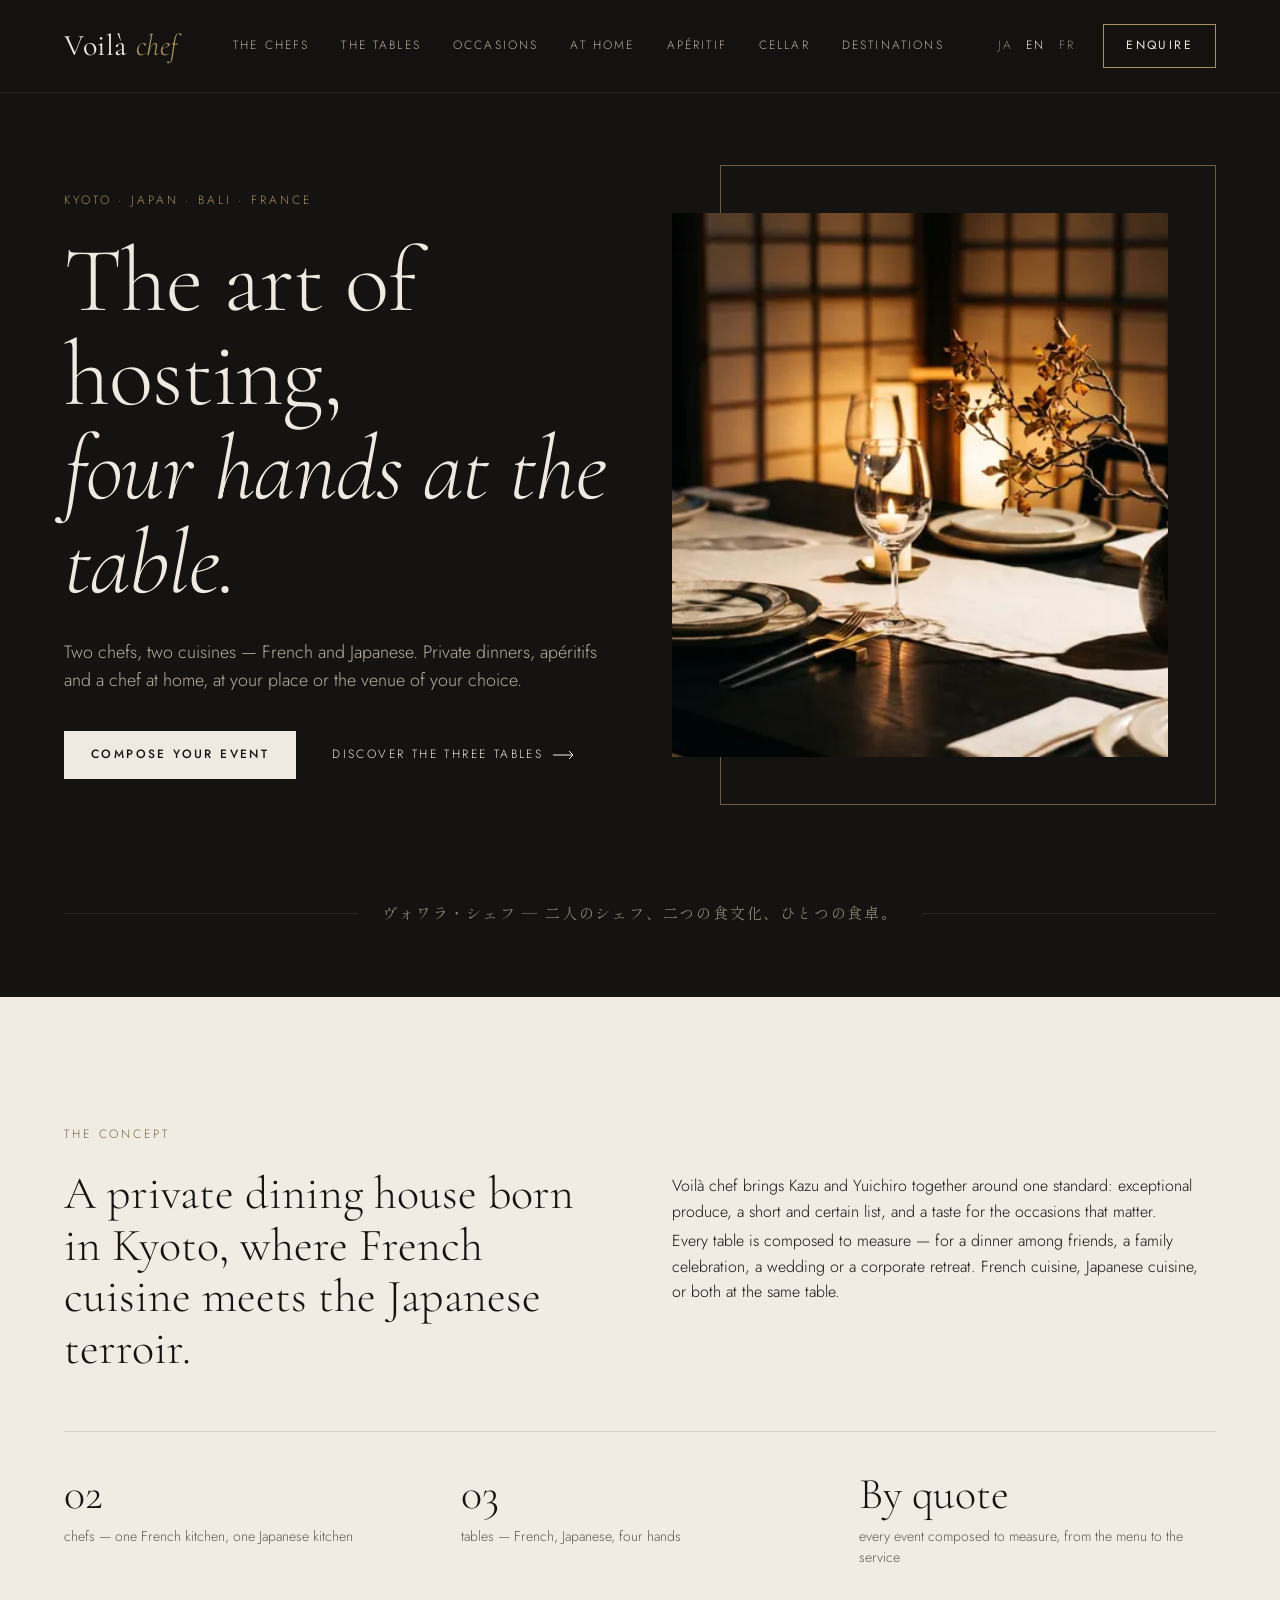
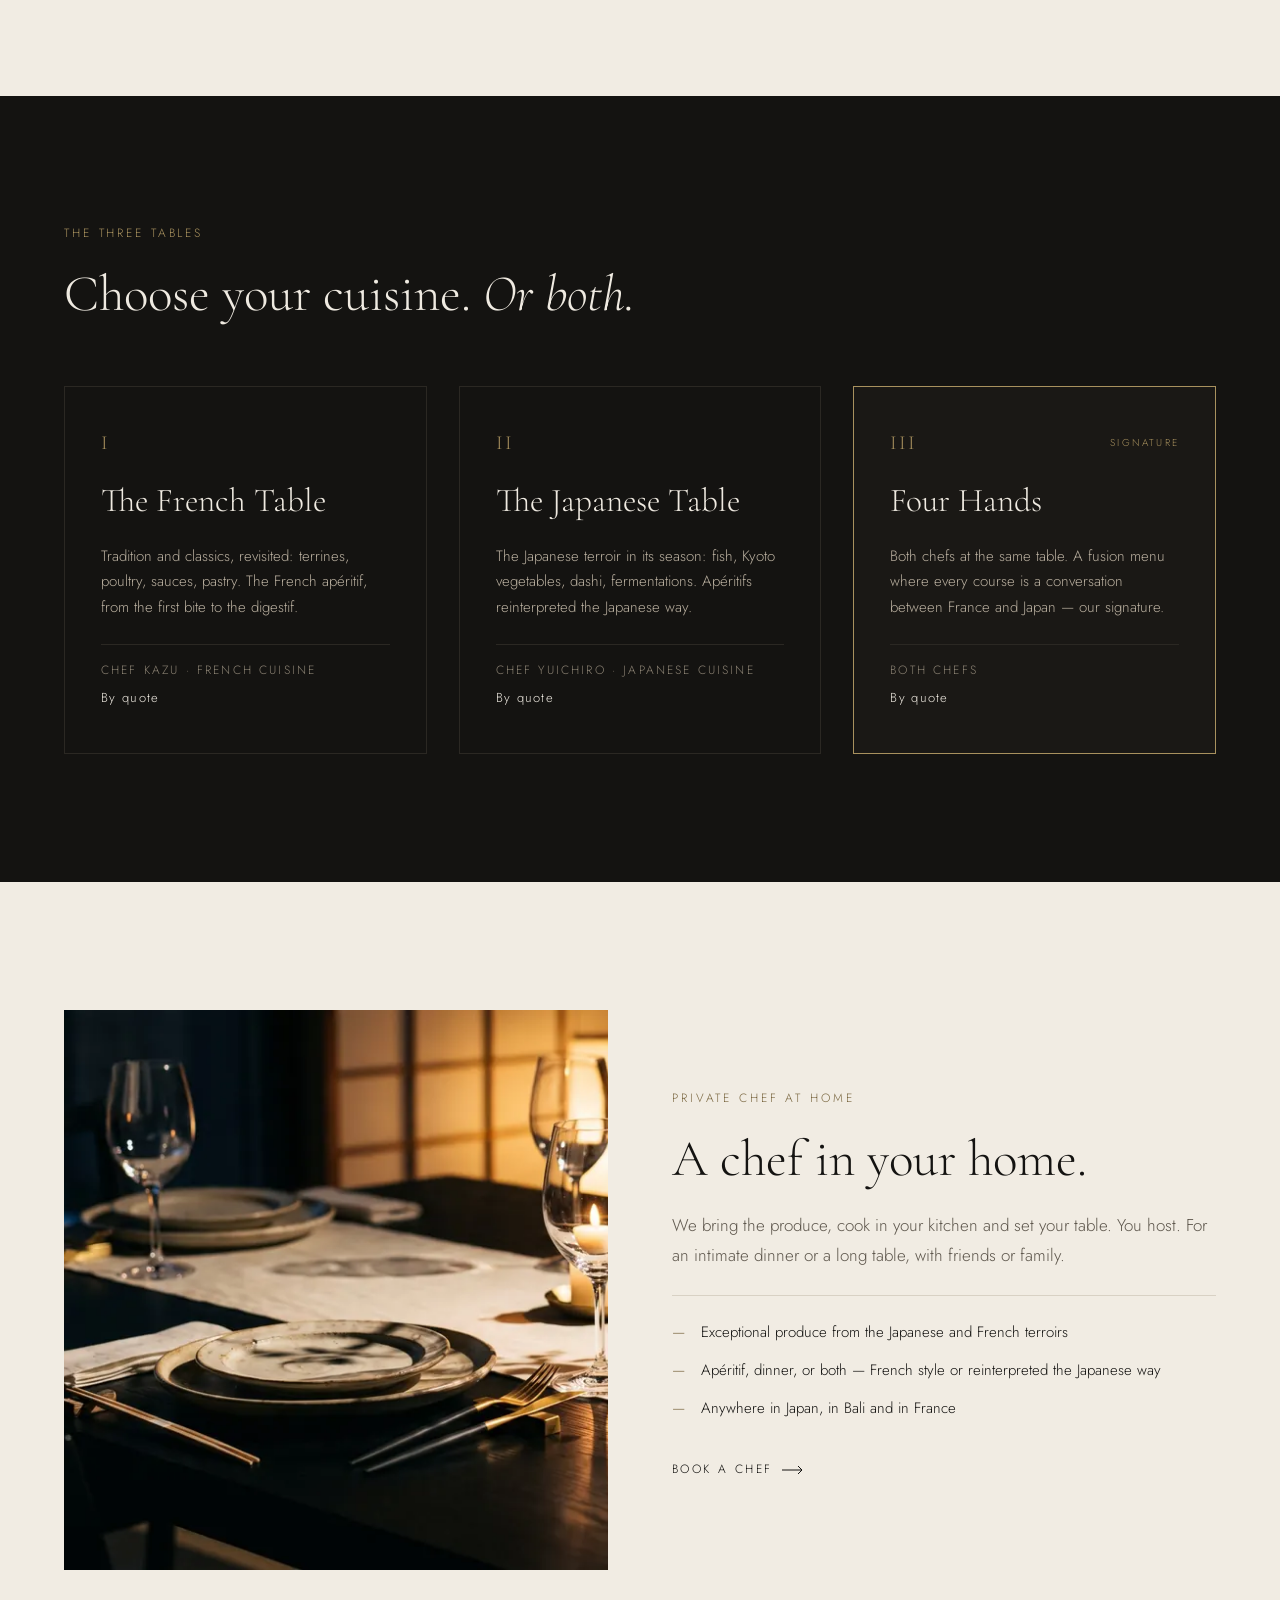
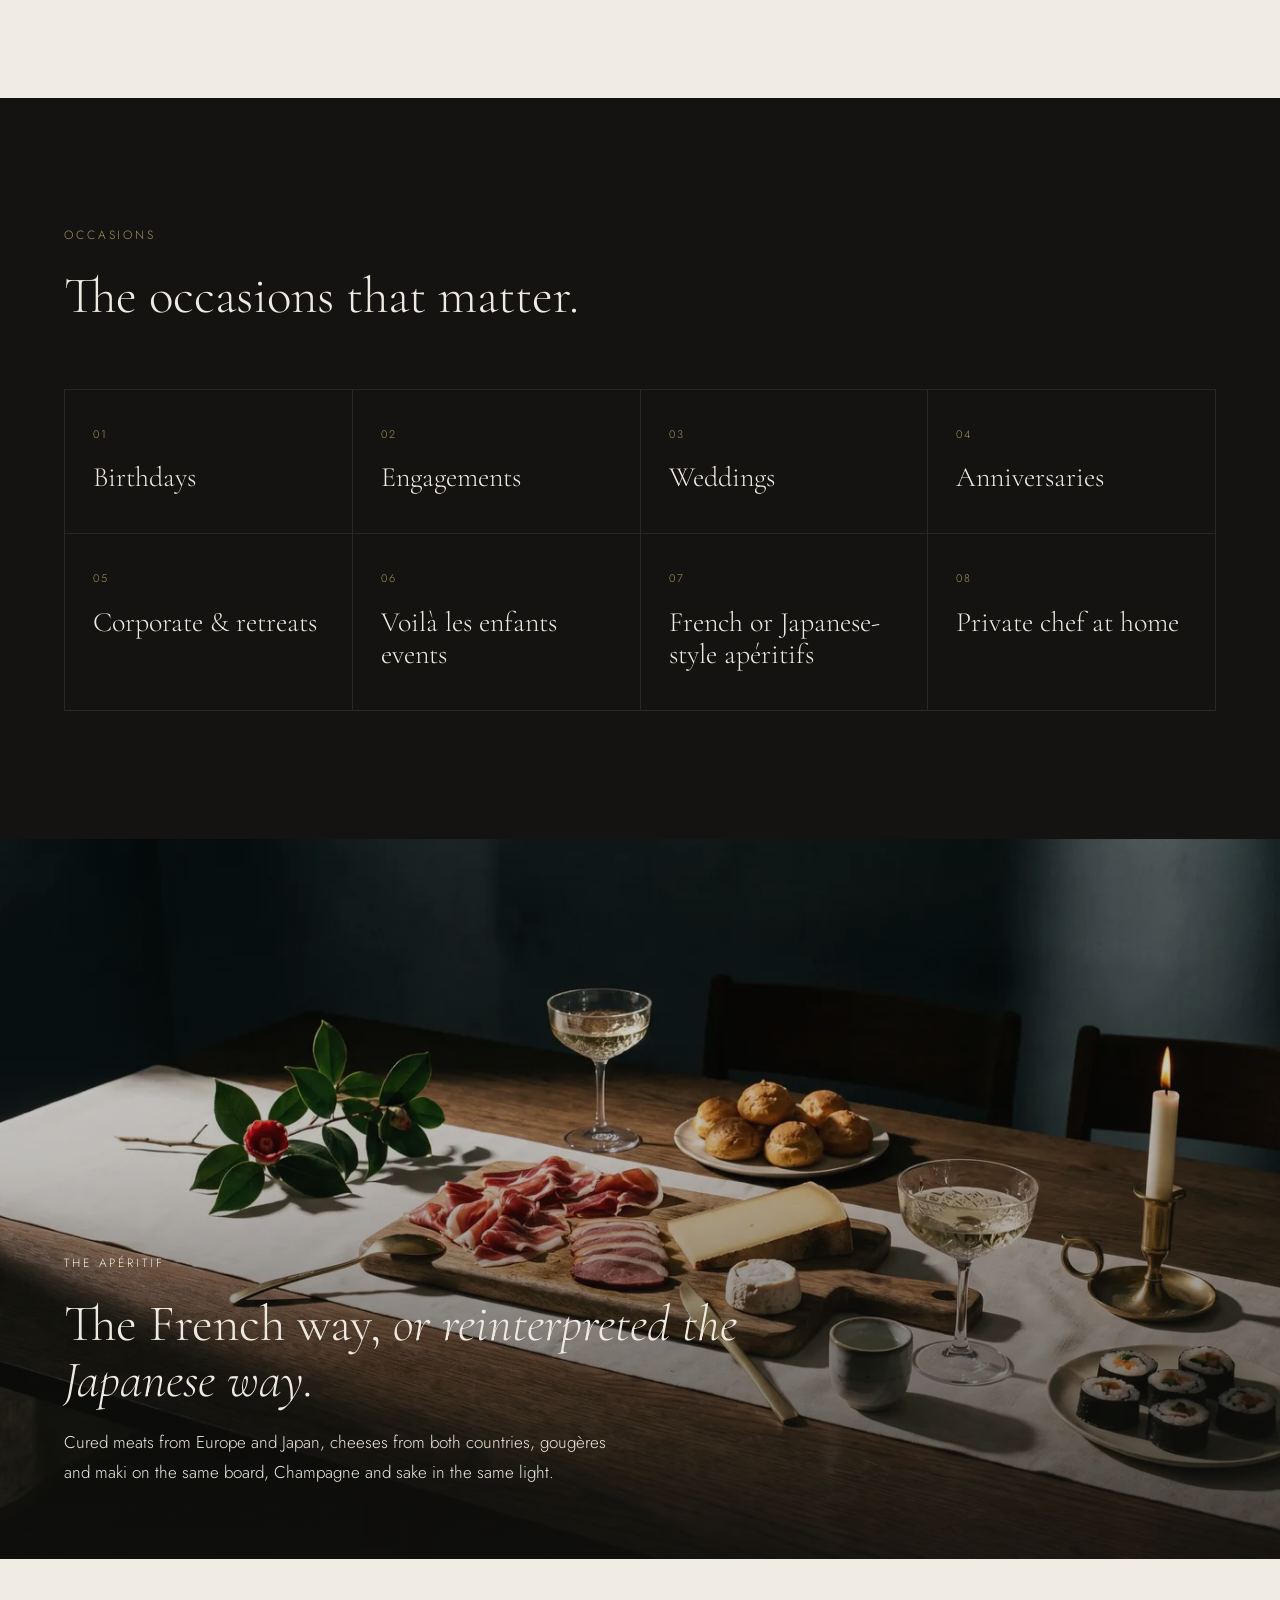
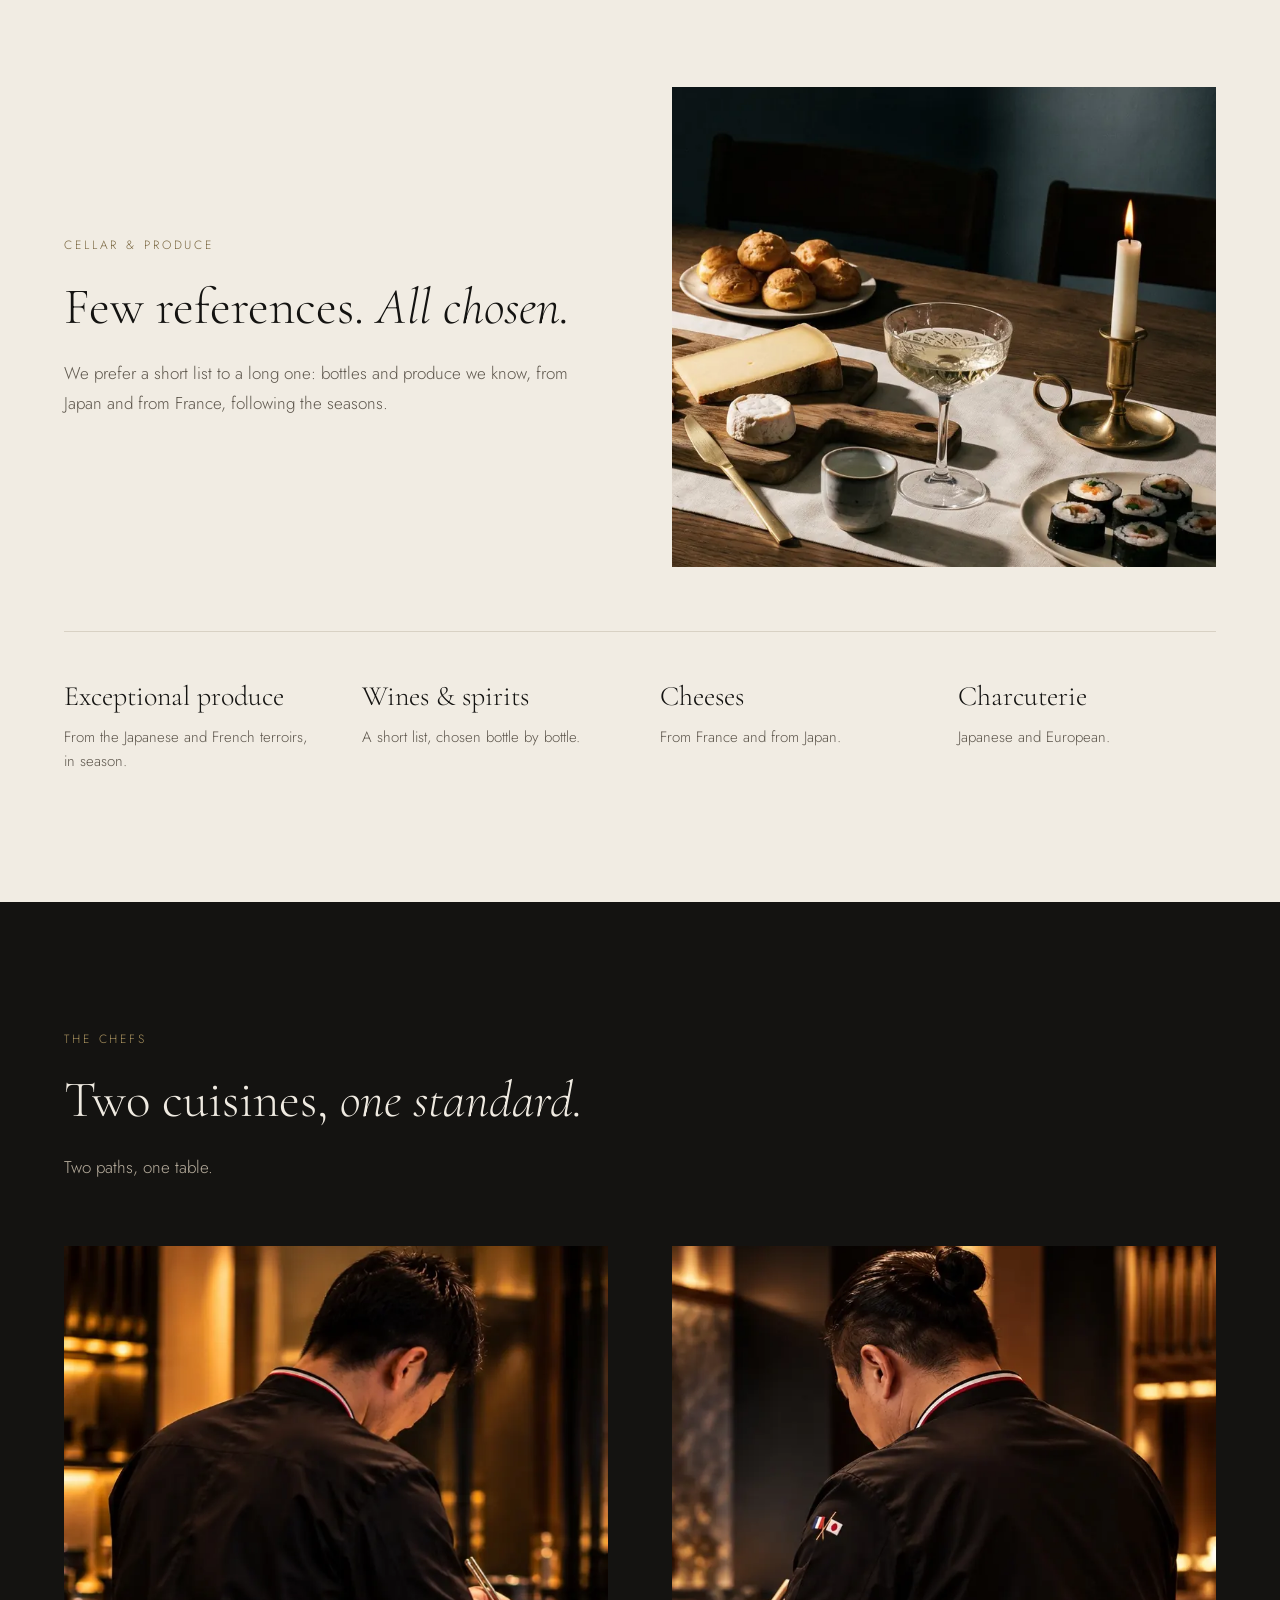
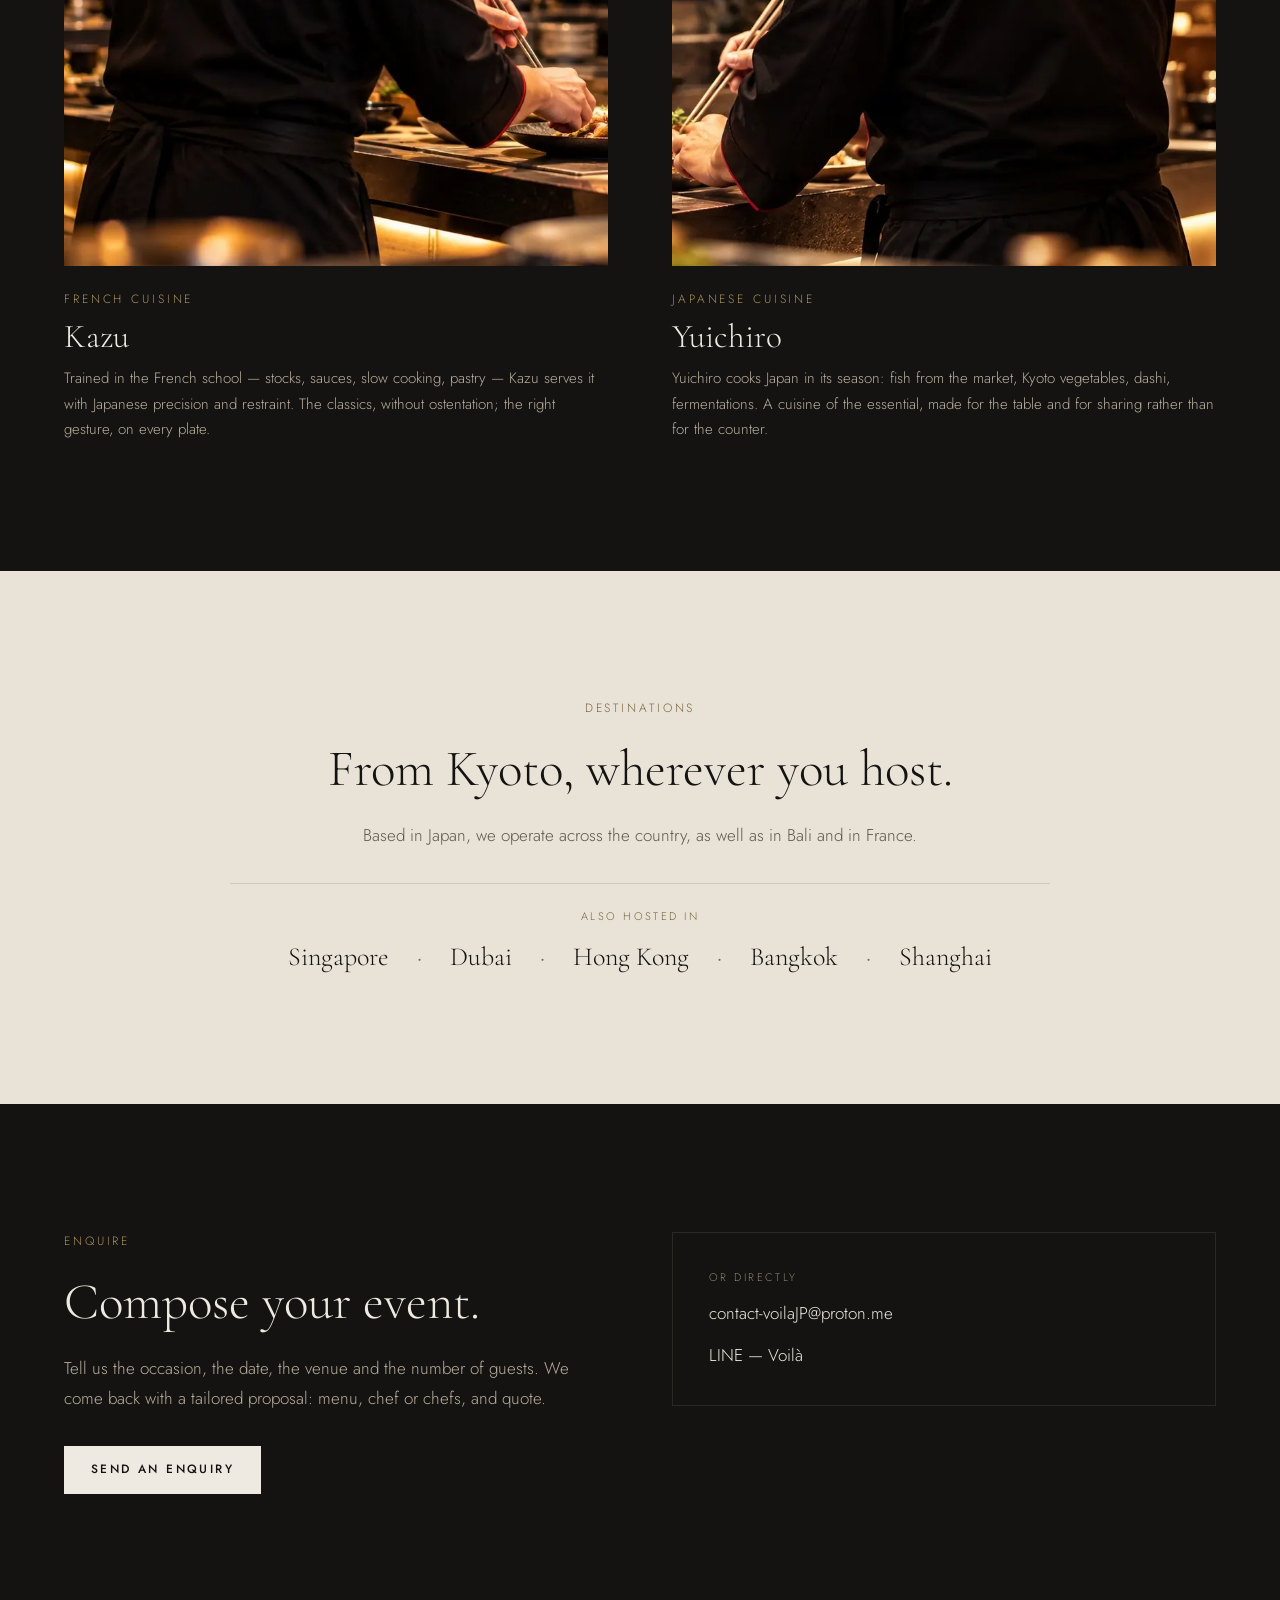
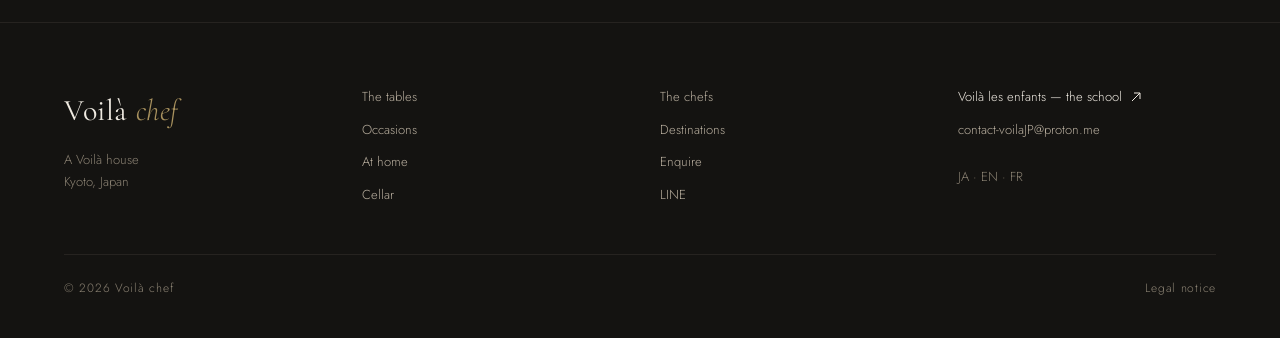
==== commit 6964e03d: "feat(chefs): vraies photos Kazu (FR) et Yuichiro (JP), texte et alt mis à jour" ====
--- a/en/index.html
+++ b/en/index.html
@@ -19,8 +19,8 @@
 <link rel="preconnect" href="https://fonts.googleapis.com">
 <link rel="preconnect" href="https://fonts.gstatic.com" crossorigin>
 <link rel="stylesheet" href="https://fonts.googleapis.com/css2?family=Cormorant+Garamond:ital,wght@0,300;0,400;0,500;1,300;1,400&family=Jost:wght@300;400;500&family=Shippori+Mincho:wght@400;500&family=Zen+Kaku+Gothic+New:wght@300;400;500&display=swap">
-<link rel="stylesheet" href="/assets/css/style.css?v=202610081320"><link rel="preload" as="image" href="/assets/img/hero-1400.webp" imagesrcset="/assets/img/hero-800.webp 800w, /assets/img/hero-1400.webp 1400w, /assets/img/hero-2000.webp 2000w" imagesizes="(max-width: 760px) 100vw, 50vw"><script type="application/ld+json">
-{"@context": "https://schema.org", "@type": ["FoodEstablishment", "LocalBusiness"], "address": {"@type": "PostalAddress", "addressCountry": "JP", "addressLocality": "Kyoto", "addressRegion": "Kyoto"}, "alternateName": "\u30f4\u30a9\u30ef\u30e9\u30fb\u30b7\u30a7\u30d5", "areaServed": [{"@type": "Country", "name": "Japan"}, {"@type": "Place", "name": "Bali"}, {"@type": "Country", "name": "France"}], "description": "Two chefs, two cuisines. Private dinners, ap\u00e9ritifs and chef-at-home for your occasions: birthdays, engagements, weddings, corporate events. Kyoto, Japan, Bali, France.", "email": "contact-voilaJP@proton.me", "image": "https://voila-chef.vercel.app/assets/img/hero-1400.jpg", "inLanguage": "en", "makesOffer": [{"@type": "Offer", "itemOffered": {"@type": "Service", "description": "Tradition and classics, revisited: terrines, poultry, sauces, pastry. The French ap\u00e9ritif, from the first bite to the digestif.", "name": "The French Table"}}, {"@type": "Offer", "itemOffered": {"@type": "Service", "description": "The Japanese terroir in its season: fish, Kyoto vegetables, dashi, fermentations. Ap\u00e9ritifs reinterpreted the Japanese way.", "name": "The Japanese Table"}}, {"@type": "Offer", "itemOffered": {"@type": "Service", "description": "Both chefs at the same table. A fusion menu where every course is a conversation between France and Japan \u2014 our signature.", "name": "Four Hands"}}], "name": "Voil\u00e0 chef", "parentOrganization": {"@type": "Organization", "name": "Voil\u00e0 les enfants", "url": "https://voila-les-enfants.vercel.app"}, "priceRange": "$$$$", "servesCuisine": ["French", "Japanese"], "url": "https://voila-chef.vercel.app/en"}
+<link rel="stylesheet" href="/assets/css/style.css?v=202610091457"><link rel="preload" as="image" href="/assets/img/hero-1400.webp" imagesrcset="/assets/img/hero-800.webp 800w, /assets/img/hero-1400.webp 1400w, /assets/img/hero-2000.webp 2000w" imagesizes="(max-width: 760px) 100vw, 50vw"><script type="application/ld+json">
+{"@context": "https://schema.org", "@type": ["FoodEstablishment", "LocalBusiness"], "address": {"@type": "PostalAddress", "addressCountry": "JP", "addressLocality": "Kyoto", "addressRegion": "Kyoto"}, "alternateName": "\u30f4\u30a9\u30ef\u30e9\u30fb\u30b7\u30a7\u30d5", "areaServed": [{"@type": "Country", "name": "Japan"}, {"@type": "Place", "name": "Bali"}, {"@type": "Country", "name": "France"}], "description": "Two chefs, two cuisines. Private dinners, ap\u00e9ritifs and chef-at-home for your occasions: birthdays, engagements, weddings, corporate events. Kyoto, Japan, Bali, France.", "email": "contact-voilaJP@proton.me", "image": "https://voila-chef.vercel.app/assets/img/hero-1400.jpg", "inLanguage": "en", "makesOffer": [{"@type": "Offer", "itemOffered": {"@type": "Service", "description": "Tradition and classics, revisited: terrines, poultry, sauces, pastry. The French ap\u00e9ritif, from the first bite to the digestif.", "name": "The French Table"}}, {"@type": "Offer", "itemOffered": {"@type": "Service", "description": "The Japanese terroir in its season: fish, Kyoto vegetables, dashi, fermentations. Ap\u00e9ritifs reinterpreted the Japanese way.", "name": "The Japanese Table"}}, {"@type": "Offer", "itemOffered": {"@type": "Service", "description": "Both chefs at the same table. A fusion menu where every course is a conversation between France and Japan \u2014 our signature.", "name": "Four Hands"}}], "name": "Voil\u00e0 chef", "parentOrganization": {"@type": "Organization", "name": "Voil\u00e0 les enfants", "url": "https://voila-enfants.vercel.app"}, "priceRange": "$$$$", "servesCuisine": ["French", "Japanese"], "url": "https://voila-chef.vercel.app/en"}
 </script>
 </head>
 <body class="lang-en">
@@ -179,15 +179,15 @@
     <div class="section__head">
       <p class="kicker kicker--accent">The chefs</p>
       <h2 class="h2 h2--xl">Two cuisines, <em>one standard.</em></h2>
-      <p class="body body--muted">We would rather show you their plates than their faces.</p>
+      <p class="body body--muted">Two paths, one table.</p>
     </div>
     <div class="g2">      <article class="chef">
-        <picture><source type="image/webp" srcset="/assets/img/chef-kazu-800.webp 800w, /assets/img/chef-kazu-1400.webp 1400w, /assets/img/chef-kazu-2000.webp 2000w" sizes="(max-width: 760px) 100vw, 50vw"><img class="img img--portrait" src="/assets/img/chef-kazu-1400.jpg" srcset="/assets/img/chef-kazu-800.jpg 800w, /assets/img/chef-kazu-1400.jpg 1400w, /assets/img/chef-kazu-2000.jpg 2000w" sizes="(max-width: 760px) 100vw, 50vw" alt="Roast chicken supreme, jus, baby vegetables and purée — Kazu's cooking" loading="lazy" decoding="async"></picture>
+        <picture><source type="image/webp" srcset="/assets/img/chef-kazu-800.webp 800w, /assets/img/chef-kazu-1400.webp 1400w, /assets/img/chef-kazu-2000.webp 2000w" sizes="(max-width: 760px) 100vw, 50vw"><img class="img img--portrait" src="/assets/img/chef-kazu-1400.jpg" srcset="/assets/img/chef-kazu-800.jpg 800w, /assets/img/chef-kazu-1400.jpg 1400w, /assets/img/chef-kazu-2000.jpg 2000w" sizes="(max-width: 760px) 100vw, 50vw" alt="Kazu plating at the counter — French cuisine" loading="lazy" decoding="async"></picture>
         <p class="kicker kicker--accent">French cuisine</p>
         <h3 class="h3">Kazu</h3>
         <p class="card__text">Trained in the French school — stocks, sauces, slow cooking, pastry — Kazu serves it with Japanese precision and restraint. The classics, without ostentation; the right gesture, on every plate.</p>
       </article>      <article class="chef">
-        <picture><source type="image/webp" srcset="/assets/img/chef-yuichiro-800.webp 800w, /assets/img/chef-yuichiro-1400.webp 1400w, /assets/img/chef-yuichiro-2000.webp 2000w" sizes="(max-width: 760px) 100vw, 50vw"><img class="img img--portrait" src="/assets/img/chef-yuichiro-1400.jpg" srcset="/assets/img/chef-yuichiro-800.jpg 800w, /assets/img/chef-yuichiro-1400.jpg 1400w, /assets/img/chef-yuichiro-2000.jpg 2000w" sizes="(max-width: 760px) 100vw, 50vw" alt="Seasonal sashimi on Kyoto ceramics with a bowl of dashi — Yuichiro's cooking" loading="lazy" decoding="async"></picture>
+        <picture><source type="image/webp" srcset="/assets/img/chef-yuichiro-800.webp 800w, /assets/img/chef-yuichiro-1400.webp 1400w, /assets/img/chef-yuichiro-2000.webp 2000w" sizes="(max-width: 760px) 100vw, 50vw"><img class="img img--portrait" src="/assets/img/chef-yuichiro-1400.jpg" srcset="/assets/img/chef-yuichiro-800.jpg 800w, /assets/img/chef-yuichiro-1400.jpg 1400w, /assets/img/chef-yuichiro-2000.jpg 2000w" sizes="(max-width: 760px) 100vw, 50vw" alt="Yuichiro plating sashimi at the counter — Japanese cuisine" loading="lazy" decoding="async"></picture>
         <p class="kicker kicker--accent">Japanese cuisine</p>
         <h3 class="h3">Yuichiro</h3>
         <p class="card__text">Yuichiro cooks Japan in its season: fish from the market, Kyoto vegetables, dashi, fermentations. A cuisine of the essential, made for the table and for sharing rather than for the counter.</p>
@@ -245,7 +245,7 @@
         <a href="https://lin.ee/PXNYpdO" rel="noopener" target="_blank">LINE</a>
       </nav>
       <div class="footer__links">
-        <a class="footer__ext" href="https://voila-les-enfants.vercel.app" rel="noopener" target="_blank">Voilà les enfants — the school
+        <a class="footer__ext" href="https://voila-enfants.vercel.app" rel="noopener" target="_blank">Voilà les enfants — the school
           <svg width="12" height="12" viewBox="0 0 12 12" fill="none" stroke="currentColor" stroke-width="1" aria-hidden="true"><path d="M2 10L10 2M4 2h6v6"/></svg></a>
         <a href="mailto:contact-voilaJP@proton.me">contact-voilaJP@proton.me</a>
         <span class="footer__muted">JA · EN · FR</span>
@@ -258,6 +258,6 @@
   </div>
 </footer>
 
-<script src="/assets/js/main.js?v=202610081320" defer></script>
+<script src="/assets/js/main.js?v=202610091457" defer></script>
 </body>
 </html>
